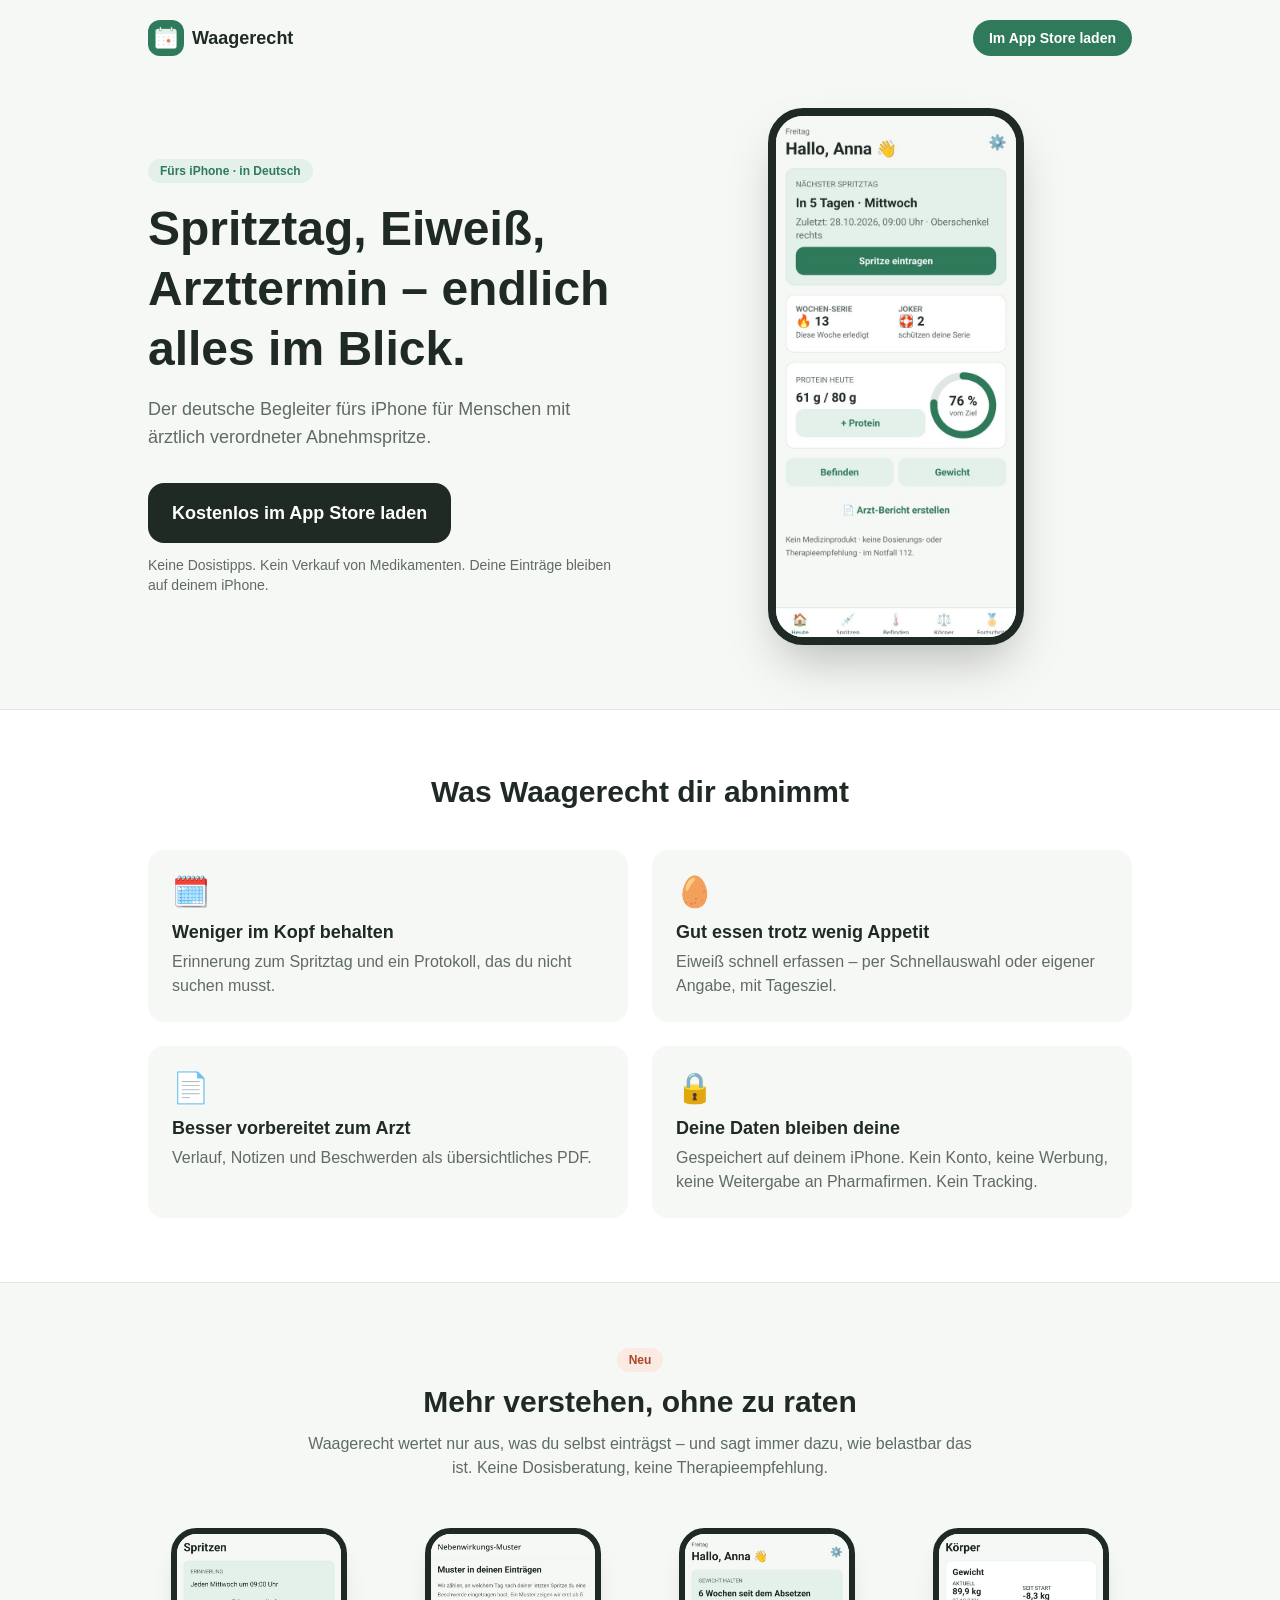
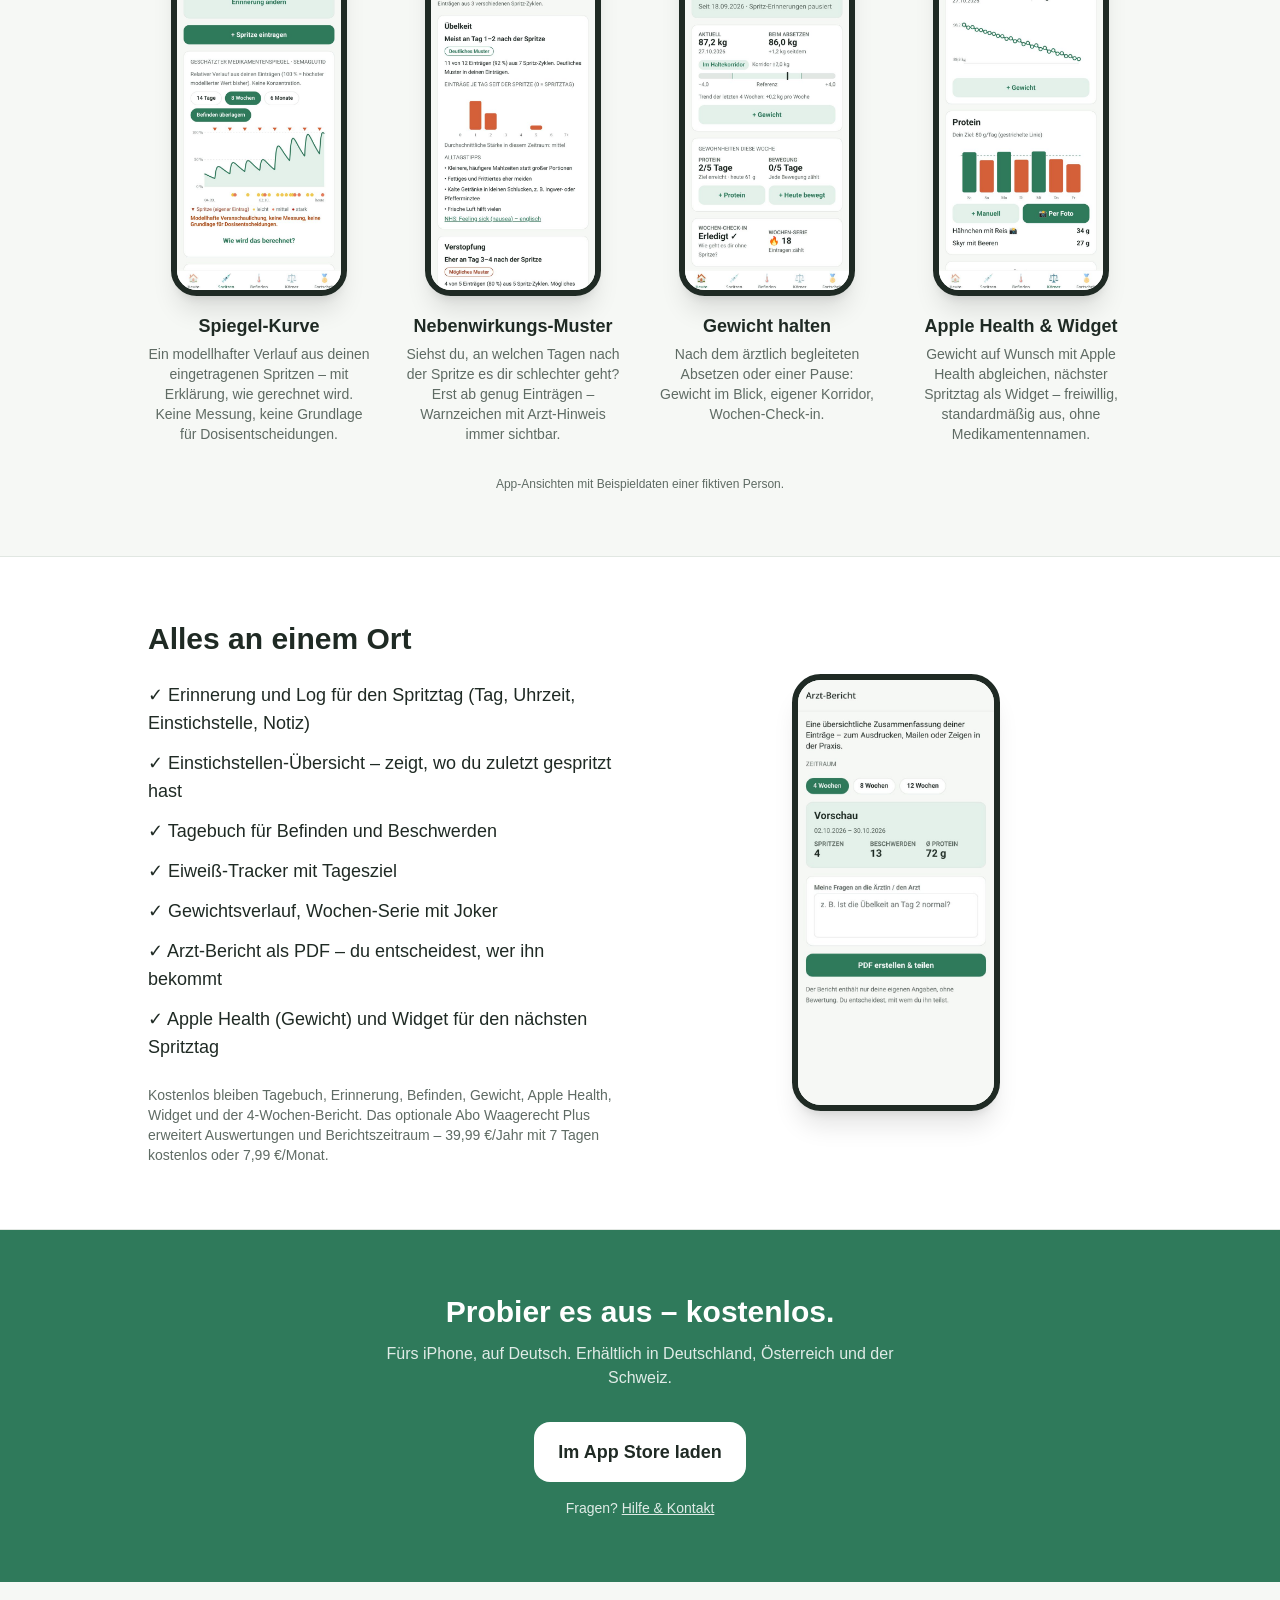
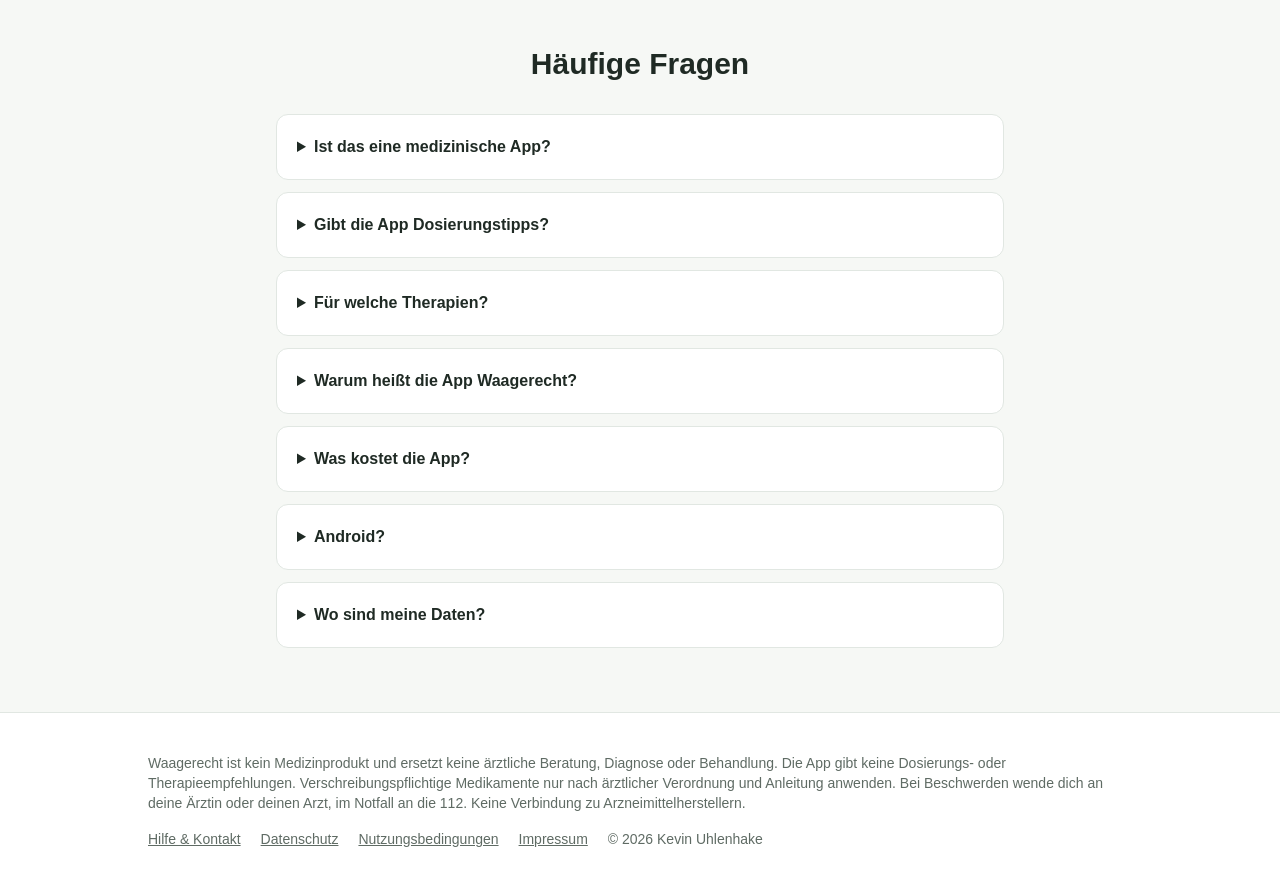
==== index.html @ dfb7b36b "Website Waagerecht" ====
<!DOCTYPE html>
<html lang="de">
<head>
  <meta charset="utf-8" />
  <meta name="viewport" content="width=device-width, initial-scale=1" />
  <title>Waagerecht – Dein Begleiter für die Abnehmspritze (iPhone)</title>
  <meta name="description" content="Spritztag, Eiweiß, Arzttermin – endlich alles im Blick. Die deutsche iPhone-App für Menschen mit ärztlich verordneter Abnehmspritze. Jetzt kostenlos im App Store." />
  <meta name="robots" content="index,follow" />
  <link rel="icon" href="/assets/icon.png" />
  <link rel="stylesheet" href="/styles.css" />
</head>
<body class="bg-[#F6F8F5] text-[#1F2A24] antialiased">
  <header class="max-w-5xl mx-auto px-5 py-5 flex items-center justify-between">
    <a href="#" class="flex items-center gap-2 font-bold text-lg"><img src="/assets/icon.png" alt="" class="w-9 h-9 rounded-xl" />Waagerecht</a>
    <a href="https://apps.apple.com/de/app/id6828947505" class="rounded-full bg-[#2F7A5B] text-white px-4 py-2 text-sm font-semibold hover:opacity-90">Im App Store laden</a>
  </header>

  <main>
    <!-- HERO: Headline-Varianten A–D per ?v=a|b|c|d (siehe Skript unten) -->
    <section class="max-w-5xl mx-auto px-5 pt-8 pb-16 grid md:grid-cols-2 gap-10 items-center">
      <div>
        <p class="inline-block rounded-full bg-[#E3F1EA] text-[#2F7A5B] text-xs font-bold px-3 py-1 mb-4">Fürs iPhone · in Deutsch</p>
        <h1 id="headline" class="text-4xl md:text-5xl font-extrabold leading-tight">Spritztag, Eiweiß, Arzttermin – endlich alles im Blick.</h1>
        <p id="subline" class="mt-4 text-lg text-[#5F6B64]">Der deutsche Begleiter fürs iPhone für Menschen mit ärztlich verordneter Abnehmspritze.</p>
        <a href="https://apps.apple.com/de/app/id6828947505" class="mt-8 inline-block rounded-2xl bg-[#1F2A24] text-white px-6 py-4 font-bold text-lg hover:opacity-90">Kostenlos im App Store laden</a>
        <p class="mt-3 text-sm text-[#5F6B64]">Keine Dosistipps. Kein Verkauf von Medikamenten. Deine Einträge bleiben auf deinem iPhone.</p>
      </div>
      <div class="flex justify-center">
        <img src="/assets/app-tagebuch.jpg" width="600" height="1302" alt="Vorschau der Waagerecht-App: Startseite mit nächstem Spritztag, Wochen-Serie und Eiweiß-Ziel (Beispieldaten)" class="w-64 h-auto rounded-[2.2rem] border-8 border-[#1F2A24] shadow-2xl" />
      </div>
    </section>

    <!-- NUTZEN -->
    <section class="bg-white border-y border-[#E1E7E2]">
      <div class="max-w-5xl mx-auto px-5 py-16">
        <h2 class="text-3xl font-bold mb-10 text-center">Was Waagerecht dir abnimmt</h2>
        <div class="grid sm:grid-cols-2 gap-6">
          <div class="rounded-2xl bg-[#F6F8F5] p-6"><div class="text-3xl">🗓️</div><h3 class="font-bold text-lg mt-2">Weniger im Kopf behalten</h3><p class="text-[#5F6B64] mt-1">Erinnerung zum Spritztag und ein Protokoll, das du nicht suchen musst.</p></div>
          <div class="rounded-2xl bg-[#F6F8F5] p-6"><div class="text-3xl">🥚</div><h3 class="font-bold text-lg mt-2">Gut essen trotz wenig Appetit</h3><p class="text-[#5F6B64] mt-1">Eiweiß schnell erfassen – per Schnellauswahl oder eigener Angabe, mit Tagesziel.</p></div>
          <div class="rounded-2xl bg-[#F6F8F5] p-6"><div class="text-3xl">📄</div><h3 class="font-bold text-lg mt-2">Besser vorbereitet zum Arzt</h3><p class="text-[#5F6B64] mt-1">Verlauf, Notizen und Beschwerden als übersichtliches PDF.</p></div>
          <div class="rounded-2xl bg-[#F6F8F5] p-6"><div class="text-3xl">🔒</div><h3 class="font-bold text-lg mt-2">Deine Daten bleiben deine</h3><p class="text-[#5F6B64] mt-1">Gespeichert auf deinem iPhone. Kein Konto, keine Werbung, keine Weitergabe an Pharmafirmen. Kein Tracking.</p></div>
        </div>
      </div>
    </section>

    <!-- NEU: vier Funktionen mit echten App-Screens (Beispieldaten, fiktive Person „Anna“) -->
    <section class="max-w-5xl mx-auto px-5 py-16">
      <p class="text-center"><span class="inline-block rounded-full bg-[#FBE9E3] text-[#A8472A] text-xs font-bold px-3 py-1">Neu</span></p>
      <h2 class="text-3xl font-bold mt-3 mb-3 text-center">Mehr verstehen, ohne zu raten</h2>
      <p class="text-center text-[#5F6B64] max-w-2xl mx-auto mb-12">Waagerecht wertet nur aus, was du selbst einträgst – und sagt immer dazu, wie belastbar das ist. Keine Dosisberatung, keine Therapieempfehlung.</p>
      <div class="grid sm:grid-cols-2 lg:grid-cols-4 gap-8">
        <figure class="text-center">
          <img src="/assets/app-spiegel.jpg" width="600" height="1302" loading="lazy" alt="Vorschau: Spiegel-Kurve – modellhafter Verlauf aus den eingetragenen Spritzen der letzten 14 Tage" class="w-44 h-auto mx-auto rounded-[1.6rem] border-[6px] border-[#1F2A24] shadow-xl" />
          <figcaption class="mt-4"><h3 class="font-bold text-lg">Spiegel-Kurve</h3><p class="text-[#5F6B64] text-sm mt-1">Ein modellhafter Verlauf aus deinen eingetragenen Spritzen – mit Erklärung, wie gerechnet wird. Keine Messung, keine Grundlage für Dosisentscheidungen.</p></figcaption>
        </figure>
        <figure class="text-center">
          <img src="/assets/app-muster.jpg" width="600" height="1302" loading="lazy" alt="Vorschau: Nebenwirkungs-Muster – an welchen Tagen nach der Spritze Beschwerden eingetragen wurden" class="w-44 h-auto mx-auto rounded-[1.6rem] border-[6px] border-[#1F2A24] shadow-xl" />
          <figcaption class="mt-4"><h3 class="font-bold text-lg">Nebenwirkungs-Muster</h3><p class="text-[#5F6B64] text-sm mt-1">Siehst du, an welchen Tagen nach der Spritze es dir schlechter geht? Erst ab genug Einträgen – Warnzeichen mit Arzt-Hinweis immer sichtbar.</p></figcaption>
        </figure>
        <figure class="text-center">
          <img src="/assets/app-halten.jpg" width="600" height="1302" loading="lazy" alt="Vorschau: Gewicht halten – Gewicht im Vergleich zum Wert beim Absetzen mit Korridor" class="w-44 h-auto mx-auto rounded-[1.6rem] border-[6px] border-[#1F2A24] shadow-xl" />
          <figcaption class="mt-4"><h3 class="font-bold text-lg">Gewicht halten</h3><p class="text-[#5F6B64] text-sm mt-1">Nach dem ärztlich begleiteten Absetzen oder einer Pause: Gewicht im Blick, eigener Korridor, Wochen-Check-in.</p></figcaption>
        </figure>
        <figure class="text-center">
          <img src="/assets/app-eiweiss.jpg" width="600" height="1302" loading="lazy" alt="Vorschau: Eiweiß und Gewicht mit Tagesziel und Verlauf" class="w-44 h-auto mx-auto rounded-[1.6rem] border-[6px] border-[#1F2A24] shadow-xl" />
          <figcaption class="mt-4"><h3 class="font-bold text-lg">Apple Health &amp; Widget</h3><p class="text-[#5F6B64] text-sm mt-1">Gewicht auf Wunsch mit Apple Health abgleichen, nächster Spritztag als Widget – freiwillig, standardmäßig aus, ohne Medikamentennamen.</p></figcaption>
        </figure>
      </div>
      <p class="text-center text-xs text-[#5F6B64] mt-8">App-Ansichten mit Beispieldaten einer fiktiven Person.</p>
    </section>

    <!-- FEATURES -->
    <section class="bg-white border-y border-[#E1E7E2]">
      <div class="max-w-5xl mx-auto px-5 py-16 grid md:grid-cols-2 gap-10 items-center">
        <div>
          <h2 class="text-3xl font-bold mb-6">Alles an einem Ort</h2>
          <ul class="space-y-3 text-lg">
            <li>✓ Erinnerung und Log für den Spritztag (Tag, Uhrzeit, Einstichstelle, Notiz)</li>
            <li>✓ Einstichstellen-Übersicht – zeigt, wo du zuletzt gespritzt hast</li>
            <li>✓ Tagebuch für Befinden und Beschwerden</li>
            <li>✓ Eiweiß-Tracker mit Tagesziel</li>
            <li>✓ Gewichtsverlauf, Wochen-Serie mit Joker</li>
            <li>✓ Arzt-Bericht als PDF – du entscheidest, wer ihn bekommt</li>
            <li>✓ Apple Health (Gewicht) und Widget für den nächsten Spritztag</li>
          </ul>
          <p class="mt-6 text-sm text-[#5F6B64]">Kostenlos bleiben Tagebuch, Erinnerung, Befinden, Gewicht, Apple Health, Widget und der 4-Wochen-Bericht. Das optionale Abo Waagerecht Plus erweitert Auswertungen und Berichtszeitraum – 39,99 €/Jahr mit 7 Tagen kostenlos oder 7,99 €/Monat.</p>
        </div>
        <div class="flex justify-center">
          <img src="/assets/app-bericht-pdf.jpg" width="600" height="1302" loading="lazy" alt="Vorschau: Arzt-Bericht als PDF erstellen" class="w-52 h-auto rounded-[1.8rem] border-[6px] border-[#1F2A24] shadow-xl" />
        </div>
      </div>
    </section>

    <!-- DOWNLOAD -->
    <section id="download" class="bg-[#2F7A5B] text-white">
      <div class="max-w-xl mx-auto px-5 py-16 text-center">
        <h2 class="text-3xl font-bold">Probier es aus – kostenlos.</h2>
        <p class="mt-3 text-white/85">Fürs iPhone, auf Deutsch. Erhältlich in Deutschland, Österreich und der Schweiz.</p>
        <a href="https://apps.apple.com/de/app/id6828947505" class="mt-8 inline-block rounded-2xl bg-white text-[#1F2A24] px-6 py-4 font-bold text-lg hover:opacity-90">Im App Store laden</a>
        <p class="mt-4 text-sm text-white/85">Fragen? <a class="underline" href="/support">Hilfe &amp; Kontakt</a></p>
      </div>
    </section>

    <!-- FAQ -->
    <section id="faq" class="max-w-3xl mx-auto px-5 py-16">
      <h2 class="text-3xl font-bold mb-8 text-center">Häufige Fragen</h2>
      <div class="space-y-3">
        <details class="rounded-xl bg-white border border-[#E1E7E2] p-5"><summary class="font-semibold cursor-pointer">Ist das eine medizinische App?</summary><p class="mt-2 text-[#5F6B64]">Nein. Waagerecht ist ein Tagebuch und Organisationshelfer. Die App stellt keine Diagnosen und ersetzt keine ärztliche Beratung.</p></details>
        <details class="rounded-xl bg-white border border-[#E1E7E2] p-5"><summary class="font-semibold cursor-pointer">Gibt die App Dosierungstipps?</summary><p class="mt-2 text-[#5F6B64]">Nein, niemals. Du trägst nur ein, was dir ärztlich verordnet wurde. Fragen zu Dosis, Wechsel oder Absetzen gehören in die Arztpraxis.</p></details>
        <details class="rounded-xl bg-white border border-[#E1E7E2] p-5"><summary class="font-semibold cursor-pointer">Für welche Therapien?</summary><p class="mt-2 text-[#5F6B64]">Für wöchentliche GLP-1-Therapien, die dir verordnet wurden. Wir verkaufen und vermitteln keine Medikamente oder Rezepte.</p></details>
        <details class="rounded-xl bg-white border border-[#E1E7E2] p-5"><summary class="font-semibold cursor-pointer">Warum heißt die App Waagerecht?</summary><p class="mt-2 text-[#5F6B64]">Ein kleines Wortspiel: Es geht nicht nur um die Waage, sondern darum, im Gleichgewicht zu bleiben – mit Spritztag, Eiweiß, Befinden und Alltag. Waagerecht ist nur für ärztlich verordnete, zugelassene Medikamente gedacht – nicht für sogenannte Forschungspeptide ohne Zulassung.</p></details>
        <details class="rounded-xl bg-white border border-[#E1E7E2] p-5"><summary class="font-semibold cursor-pointer">Was kostet die App?</summary><p class="mt-2 text-[#5F6B64]">Download und Grundfunktionen sind kostenlos. Waagerecht Plus kostet 39,99 €/Jahr (7 Tage kostenlos testen) oder 7,99 €/Monat und ist jederzeit über deine Apple-ID kündbar. <a class="underline" href="/support">So kündigst du</a>.</p></details>
        <details class="rounded-xl bg-white border border-[#E1E7E2] p-5"><summary class="font-semibold cursor-pointer">Android?</summary><p class="mt-2 text-[#5F6B64]">Zuerst nur iPhone. Android später, wenn genug Nachfrage da ist.</p></details>
        <details class="rounded-xl bg-white border border-[#E1E7E2] p-5"><summary class="font-semibold cursor-pointer">Wo sind meine Daten?</summary><p class="mt-2 text-[#5F6B64]">Lokal auf deinem iPhone. Es gibt kein Konto, und wir haben keinen Zugriff auf deine Einträge. Details in der <a class="underline" href="/datenschutz">Datenschutzerklärung</a>.</p></details>
      </div>
    </section>
  </main>

  <footer class="border-t border-[#E1E7E2] bg-white">
    <div class="max-w-5xl mx-auto px-5 py-10 text-sm text-[#5F6B64] space-y-4">
      <p>Waagerecht ist kein Medizinprodukt und ersetzt keine ärztliche Beratung, Diagnose oder Behandlung. Die App gibt keine Dosierungs- oder Therapieempfehlungen. Verschreibungspflichtige Medikamente nur nach ärztlicher Verordnung und Anleitung anwenden. Bei Beschwerden wende dich an deine Ärztin oder deinen Arzt, im Notfall an die 112. Keine Verbindung zu Arzneimittelherstellern.</p>
      <p class="flex flex-wrap gap-5"><a class="underline" href="/support">Hilfe &amp; Kontakt</a><a class="underline" href="/datenschutz">Datenschutz</a><a class="underline" href="/nutzungsbedingungen">Nutzungsbedingungen</a><a class="underline" href="/impressum">Impressum</a><span>© 2026 Kevin Uhlenhake</span></p>
    </div>
  </footer>

  <script>
    // Headline-Test ohne Cookies: Variante per URL-Parameter ?v=a|b|c|d (z. B. je Kanal ein Link)
    (function () {
      var V = {
        a: ['Spritztag, Eiweiß, Arzttermin – endlich alles im Blick.', 'Der deutsche Begleiter fürs iPhone für Menschen mit ärztlich verordneter Abnehmspritze.'],
        b: ['Nie wieder raten, wann und wo du zuletzt gespritzt hast.', 'Erinnerung, Einstich-Log und Wochenverlauf – in 10 Sekunden eingetragen.'],
        c: ['Geh vorbereitet in dein nächstes Arztgespräch.', 'Waagerecht sammelt deine Woche und macht daraus einen übersichtlichen Bericht als PDF.'],
        d: ['Gebaut mit Menschen, die selbst spritzen.', 'Erinnerung, Tagebuch und Arzt-Bericht – kostenlos fürs iPhone.']
      };
      var v = (new URLSearchParams(location.search).get('v') || 'a').toLowerCase();
      if (V[v]) { document.getElementById('headline').textContent = V[v][0]; document.getElementById('subline').textContent = V[v][1]; }
    })();
  </script>
</body>
</html>
---- styles.css ----
/*! tailwindcss v4.3.3 | MIT License | https://tailwindcss.com */
@layer properties{@supports (((-webkit-hyphens:none)) and (not (margin-trim:inline))) or ((-moz-orient:inline) and (not (color:rgb(from red r g b)))){*,:before,:after,::backdrop{--tw-space-y-reverse:0;--tw-border-style:solid;--tw-leading:initial;--tw-font-weight:initial;--tw-shadow:0 0 #0000;--tw-shadow-color:initial;--tw-shadow-alpha:100%;--tw-inset-shadow:0 0 #0000;--tw-inset-shadow-color:initial;--tw-inset-shadow-alpha:100%;--tw-ring-color:initial;--tw-ring-shadow:0 0 #0000;--tw-inset-ring-color:initial;--tw-inset-ring-shadow:0 0 #0000;--tw-ring-inset:initial;--tw-ring-offset-width:0px;--tw-ring-offset-color:#fff;--tw-ring-offset-shadow:0 0 #0000}}}@layer theme{:root,:host{--font-sans:-apple-system, BlinkMacSystemFont, "Segoe UI", Roboto, "Helvetica Neue", "Noto Sans", Arial, sans-serif, "Apple Color Emoji", "Segoe UI Emoji", "Segoe UI Symbol", "Noto Color Emoji";--font-mono:ui-monospace, SFMono-Regular, Menlo, Monaco, Consolas, "Liberation Mono", "Courier New", monospace;--color-white:#fff;--spacing:.25rem;--container-xl:36rem;--container-2xl:42rem;--container-3xl:48rem;--container-5xl:64rem;--text-xs:.75rem;--text-xs--line-height:calc(1 / .75);--text-sm:.875rem;--text-sm--line-height:calc(1.25 / .875);--text-lg:1.125rem;--text-lg--line-height:calc(1.75 / 1.125);--text-xl:1.25rem;--text-xl--line-height:calc(1.75 / 1.25);--text-3xl:1.875rem;--text-3xl--line-height:calc(2.25 / 1.875);--text-4xl:2.25rem;--text-4xl--line-height:calc(2.5 / 2.25);--text-5xl:3rem;--text-5xl--line-height:1;--font-weight-semibold:600;--font-weight-bold:700;--font-weight-extrabold:800;--leading-tight:1.25;--leading-relaxed:1.625;--radius-xl:.75rem;--radius-2xl:1rem;--default-font-family:var(--font-sans);--default-mono-font-family:var(--font-mono)}}@layer base{*,:after,:before,::backdrop{box-sizing:border-box;border:0 solid;margin:0;padding:0}::file-selector-button{box-sizing:border-box;border:0 solid;margin:0;padding:0}html,:host{-webkit-text-size-adjust:100%;tab-size:4;line-height:1.5;font-family:var(--default-font-family,-apple-system, BlinkMacSystemFont, "Segoe UI", Roboto, "Helvetica Neue", "Noto Sans", Arial, sans-serif, "Apple Color Emoji", "Segoe UI Emoji", "Segoe UI Symbol", "Noto Color Emoji");font-feature-settings:var(--default-font-feature-settings,normal);font-variation-settings:var(--default-font-variation-settings,normal);-webkit-tap-highlight-color:transparent}hr{height:0;color:inherit;border-top-width:1px}abbr:where([title]){-webkit-text-decoration:underline dotted;text-decoration:underline dotted}h1,h2,h3,h4,h5,h6{font-size:inherit;font-weight:inherit}a{color:inherit;-webkit-text-decoration:inherit;-webkit-text-decoration:inherit;-webkit-text-decoration:inherit;text-decoration:inherit}b,strong{font-weight:bolder}code,kbd,samp,pre{font-family:var(--default-mono-font-family,ui-monospace, SFMono-Regular, Menlo, Monaco, Consolas, "Liberation Mono", "Courier New", monospace);font-feature-settings:var(--default-mono-font-feature-settings,normal);font-variation-settings:var(--default-mono-font-variation-settings,normal);font-size:1em}small{font-size:80%}sub,sup{vertical-align:baseline;font-size:75%;line-height:0;position:relative}sub{bottom:-.25em}sup{top:-.5em}table{text-indent:0;border-color:inherit;border-collapse:collapse}:-moz-focusring:where(:not(iframe)){outline:auto}progress{vertical-align:baseline}summary{display:list-item}ol,ul,menu{list-style:none}img,svg,video,canvas,audio,iframe,embed,object{vertical-align:middle;display:block}img,video{max-width:100%;height:auto}button,input,select,optgroup,textarea{font:inherit;font-feature-settings:inherit;font-variation-settings:inherit;letter-spacing:inherit;color:inherit;opacity:1;background-color:#0000;border-radius:0}::file-selector-button{font:inherit;font-feature-settings:inherit;font-variation-settings:inherit;letter-spacing:inherit;color:inherit;opacity:1;background-color:#0000;border-radius:0}:where(select:is([multiple],[size])) optgroup{font-weight:bolder}:where(select:is([multiple],[size])) optgroup option{padding-inline-start:20px}::file-selector-button{margin-inline-end:4px}::placeholder{opacity:1}@supports (not ((-webkit-appearance:-apple-pay-button))) or (contain-intrinsic-size:1px){::placeholder{color:currentColor}@supports (color:color-mix(in lab, red, red)){::placeholder{color:color-mix(in oklab, currentcolor 50%, transparent)}}}textarea{resize:vertical}::-webkit-search-decoration{-webkit-appearance:none}::-webkit-date-and-time-value{min-height:1lh;text-align:inherit}::-webkit-datetime-edit{display:inline-flex}::-webkit-datetime-edit-fields-wrapper{padding:0}::-webkit-datetime-edit{padding-block:0}::-webkit-datetime-edit-year-field{padding-block:0}::-webkit-datetime-edit-month-field{padding-block:0}::-webkit-datetime-edit-day-field{padding-block:0}::-webkit-datetime-edit-hour-field{padding-block:0}::-webkit-datetime-edit-minute-field{padding-block:0}::-webkit-datetime-edit-second-field{padding-block:0}::-webkit-datetime-edit-millisecond-field{padding-block:0}::-webkit-datetime-edit-meridiem-field{padding-block:0}::-webkit-calendar-picker-indicator{line-height:1}:-moz-ui-invalid{box-shadow:none}button,input:where([type=button],[type=reset],[type=submit]){appearance:button}::file-selector-button{appearance:button}::-webkit-inner-spin-button{height:auto}::-webkit-outer-spin-button{height:auto}[hidden]:where(:not([hidden=until-found])){display:none!important}}@layer components;@layer utilities{.mx-auto{margin-inline:auto}.mt-1{margin-top:var(--spacing)}.mt-2{margin-top:calc(var(--spacing) * 2)}.mt-3{margin-top:calc(var(--spacing) * 3)}.mt-4{margin-top:calc(var(--spacing) * 4)}.mt-6{margin-top:calc(var(--spacing) * 6)}.mt-8{margin-top:calc(var(--spacing) * 8)}.mb-3{margin-bottom:calc(var(--spacing) * 3)}.mb-4{margin-bottom:calc(var(--spacing) * 4)}.mb-6{margin-bottom:calc(var(--spacing) * 6)}.mb-8{margin-bottom:calc(var(--spacing) * 8)}.mb-10{margin-bottom:calc(var(--spacing) * 10)}.mb-12{margin-bottom:calc(var(--spacing) * 12)}.flex{display:flex}.grid{display:grid}.inline-block{display:inline-block}.h-9{height:calc(var(--spacing) * 9)}.h-auto{height:auto}.w-9{width:calc(var(--spacing) * 9)}.w-44{width:calc(var(--spacing) * 44)}.w-52{width:calc(var(--spacing) * 52)}.w-64{width:calc(var(--spacing) * 64)}.w-full{width:100%}.max-w-2xl{max-width:var(--container-2xl)}.max-w-3xl{max-width:var(--container-3xl)}.max-w-5xl{max-width:var(--container-5xl)}.max-w-xl{max-width:var(--container-xl)}.cursor-pointer{cursor:pointer}.list-disc{list-style-type:disc}.flex-wrap{flex-wrap:wrap}.items-center{align-items:center}.justify-between{justify-content:space-between}.justify-center{justify-content:center}.gap-2{gap:calc(var(--spacing) * 2)}.gap-5{gap:calc(var(--spacing) * 5)}.gap-6{gap:calc(var(--spacing) * 6)}.gap-8{gap:calc(var(--spacing) * 8)}.gap-10{gap:calc(var(--spacing) * 10)}:where(.space-y-1>:not(:last-child)){--tw-space-y-reverse:0;margin-block-start:calc(var(--spacing) * var(--tw-space-y-reverse));margin-block-end:calc(var(--spacing) * calc(1 - var(--tw-space-y-reverse)))}:where(.space-y-3>:not(:last-child)){--tw-space-y-reverse:0;margin-block-start:calc(calc(var(--spacing) * 3) * var(--tw-space-y-reverse));margin-block-end:calc(calc(var(--spacing) * 3) * calc(1 - var(--tw-space-y-reverse)))}:where(.space-y-4>:not(:last-child)){--tw-space-y-reverse:0;margin-block-start:calc(calc(var(--spacing) * 4) * var(--tw-space-y-reverse));margin-block-end:calc(calc(var(--spacing) * 4) * calc(1 - var(--tw-space-y-reverse)))}.overflow-x-auto{overflow-x:auto}.rounded-2xl{border-radius:var(--radius-2xl)}.rounded-\[1\.6rem\]{border-radius:1.6rem}.rounded-\[1\.8rem\]{border-radius:1.8rem}.rounded-\[2\.2rem\]{border-radius:2.2rem}.rounded-full{border-radius:3.40282e38px}.rounded-xl{border-radius:var(--radius-xl)}.border{border-style:var(--tw-border-style);border-width:1px}.border-8{border-style:var(--tw-border-style);border-width:8px}.border-\[6px\]{border-style:var(--tw-border-style);border-width:6px}.border-y{border-block-style:var(--tw-border-style);border-block-width:1px}.border-t{border-top-style:var(--tw-border-style);border-top-width:1px}.border-b{border-bottom-style:var(--tw-border-style);border-bottom-width:1px}.border-\[\#1F2A24\]{border-color:#1f2a24}.border-\[\#E1E7E2\]{border-color:#e1e7e2}.bg-\[\#1F2A24\]{background-color:#1f2a24}.bg-\[\#2F7A5B\]{background-color:#2f7a5b}.bg-\[\#E3F1EA\]{background-color:#e3f1ea}.bg-\[\#F6F8F5\]{background-color:#f6f8f5}.bg-\[\#FBE9E3\]{background-color:#fbe9e3}.bg-white{background-color:var(--color-white)}.p-2{padding:calc(var(--spacing) * 2)}.p-5{padding:calc(var(--spacing) * 5)}.p-6{padding:calc(var(--spacing) * 6)}.px-3{padding-inline:calc(var(--spacing) * 3)}.px-4{padding-inline:calc(var(--spacing) * 4)}.px-5{padding-inline:calc(var(--spacing) * 5)}.px-6{padding-inline:calc(var(--spacing) * 6)}.py-1{padding-block:var(--spacing)}.py-2{padding-block:calc(var(--spacing) * 2)}.py-4{padding-block:calc(var(--spacing) * 4)}.py-5{padding-block:calc(var(--spacing) * 5)}.py-8{padding-block:calc(var(--spacing) * 8)}.py-10{padding-block:calc(var(--spacing) * 10)}.py-12{padding-block:calc(var(--spacing) * 12)}.py-16{padding-block:calc(var(--spacing) * 16)}.pt-8{padding-top:calc(var(--spacing) * 8)}.pb-16{padding-bottom:calc(var(--spacing) * 16)}.pl-6{padding-left:calc(var(--spacing) * 6)}.text-center{text-align:center}.text-left{text-align:left}.align-top{vertical-align:top}.text-3xl{font-size:var(--text-3xl);line-height:var(--tw-leading,var(--text-3xl--line-height))}.text-4xl{font-size:var(--text-4xl);line-height:var(--tw-leading,var(--text-4xl--line-height))}.text-lg{font-size:var(--text-lg);line-height:var(--tw-leading,var(--text-lg--line-height))}.text-sm{font-size:var(--text-sm);line-height:var(--tw-leading,var(--text-sm--line-height))}.text-xl{font-size:var(--text-xl);line-height:var(--tw-leading,var(--text-xl--line-height))}.text-xs{font-size:var(--text-xs);line-height:var(--tw-leading,var(--text-xs--line-height))}.leading-relaxed{--tw-leading:var(--leading-relaxed);line-height:var(--leading-relaxed)}.leading-tight{--tw-leading:var(--leading-tight);line-height:var(--leading-tight)}.font-bold{--tw-font-weight:var(--font-weight-bold);font-weight:var(--font-weight-bold)}.font-extrabold{--tw-font-weight:var(--font-weight-extrabold);font-weight:var(--font-weight-extrabold)}.font-semibold{--tw-font-weight:var(--font-weight-semibold);font-weight:var(--font-weight-semibold)}.text-\[\#1F2A24\]{color:#1f2a24}.text-\[\#2F7A5B\]{color:#2f7a5b}.text-\[\#5F6B64\]{color:#5f6b64}.text-\[\#A8472A\]{color:#a8472a}.text-white{color:var(--color-white)}.text-white\/85{color:#ffffffd9}@supports (color:color-mix(in lab, red, red)){.text-white\/85{color:color-mix(in oklab, var(--color-white) 85%, transparent)}}.underline{text-decoration-line:underline}.antialiased{-webkit-font-smoothing:antialiased;-moz-osx-font-smoothing:grayscale}.shadow-2xl{--tw-shadow:0 25px 50px -12px var(--tw-shadow-color,#00000040);box-shadow:var(--tw-inset-shadow), var(--tw-inset-ring-shadow), var(--tw-ring-offset-shadow), var(--tw-ring-shadow), var(--tw-shadow)}.shadow-xl{--tw-shadow:0 20px 25px -5px var(--tw-shadow-color,#0000001a), 0 8px 10px -6px var(--tw-shadow-color,#0000001a);box-shadow:var(--tw-inset-shadow), var(--tw-inset-ring-shadow), var(--tw-ring-offset-shadow), var(--tw-ring-shadow), var(--tw-shadow)}@media (hover:hover){.hover\:opacity-90:hover{opacity:.9}}@media (min-width:40rem){.sm\:grid-cols-2{grid-template-columns:repeat(2,minmax(0,1fr))}}@media (min-width:48rem){.md\:grid-cols-2{grid-template-columns:repeat(2,minmax(0,1fr))}.md\:text-5xl{font-size:var(--text-5xl);line-height:var(--tw-leading,var(--text-5xl--line-height))}}@media (min-width:64rem){.lg\:grid-cols-4{grid-template-columns:repeat(4,minmax(0,1fr))}}}@property --tw-space-y-reverse{syntax:"*";inherits:false;initial-value:0}@property --tw-border-style{syntax:"*";inherits:false;initial-value:solid}@property --tw-leading{syntax:"*";inherits:false}@property --tw-font-weight{syntax:"*";inherits:false}@property --tw-shadow{syntax:"*";inherits:false;initial-value:0 0 #0000}@property --tw-shadow-color{syntax:"*";inherits:false}@property --tw-shadow-alpha{syntax:"<percentage>";inherits:false;initial-value:100%}@property --tw-inset-shadow{syntax:"*";inherits:false;initial-value:0 0 #0000}@property --tw-inset-shadow-color{syntax:"*";inherits:false}@property --tw-inset-shadow-alpha{syntax:"<percentage>";inherits:false;initial-value:100%}@property --tw-ring-color{syntax:"*";inherits:false}@property --tw-ring-shadow{syntax:"*";inherits:false;initial-value:0 0 #0000}@property --tw-inset-ring-color{syntax:"*";inherits:false}@property --tw-inset-ring-shadow{syntax:"*";inherits:false;initial-value:0 0 #0000}@property --tw-ring-inset{syntax:"*";inherits:false}@property --tw-ring-offset-width{syntax:"<length>";inherits:false;initial-value:0}@property --tw-ring-offset-color{syntax:"*";inherits:false;initial-value:#fff}@property --tw-ring-offset-shadow{syntax:"*";inherits:false;initial-value:0 0 #0000}
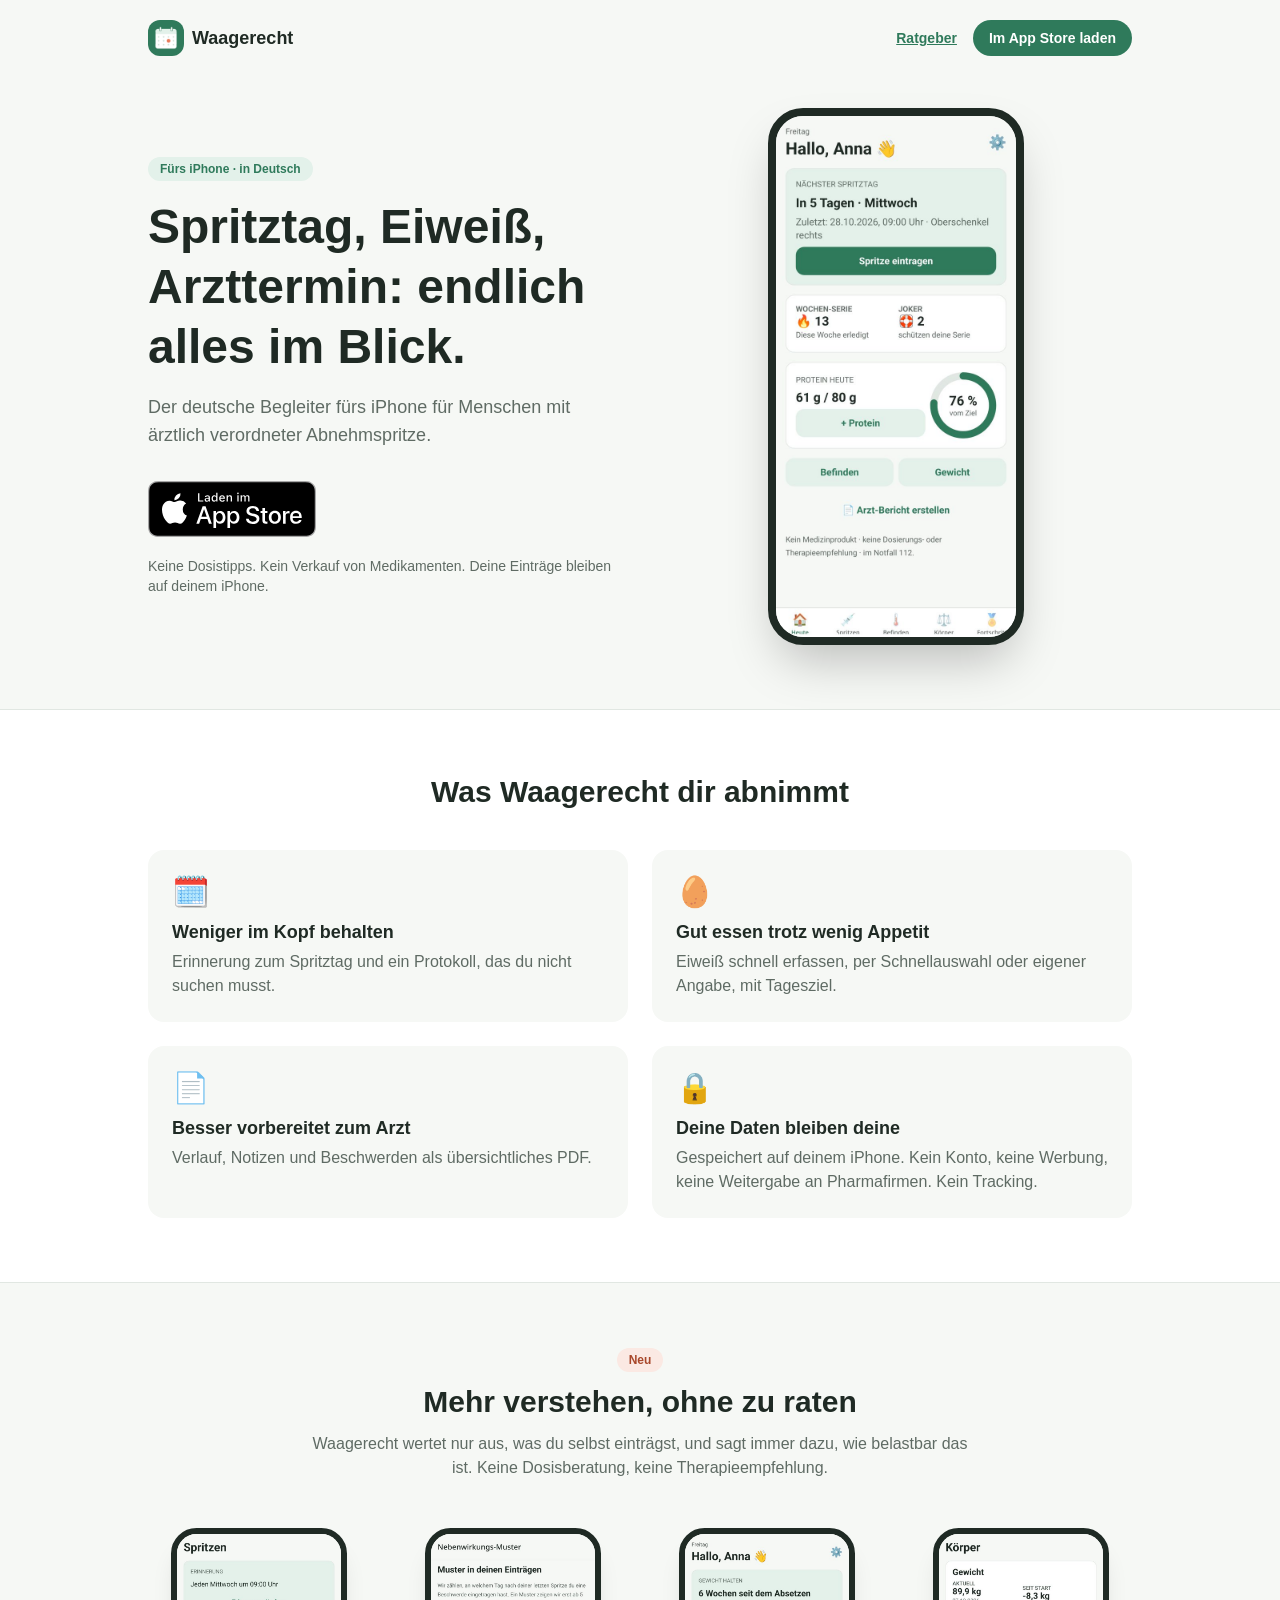
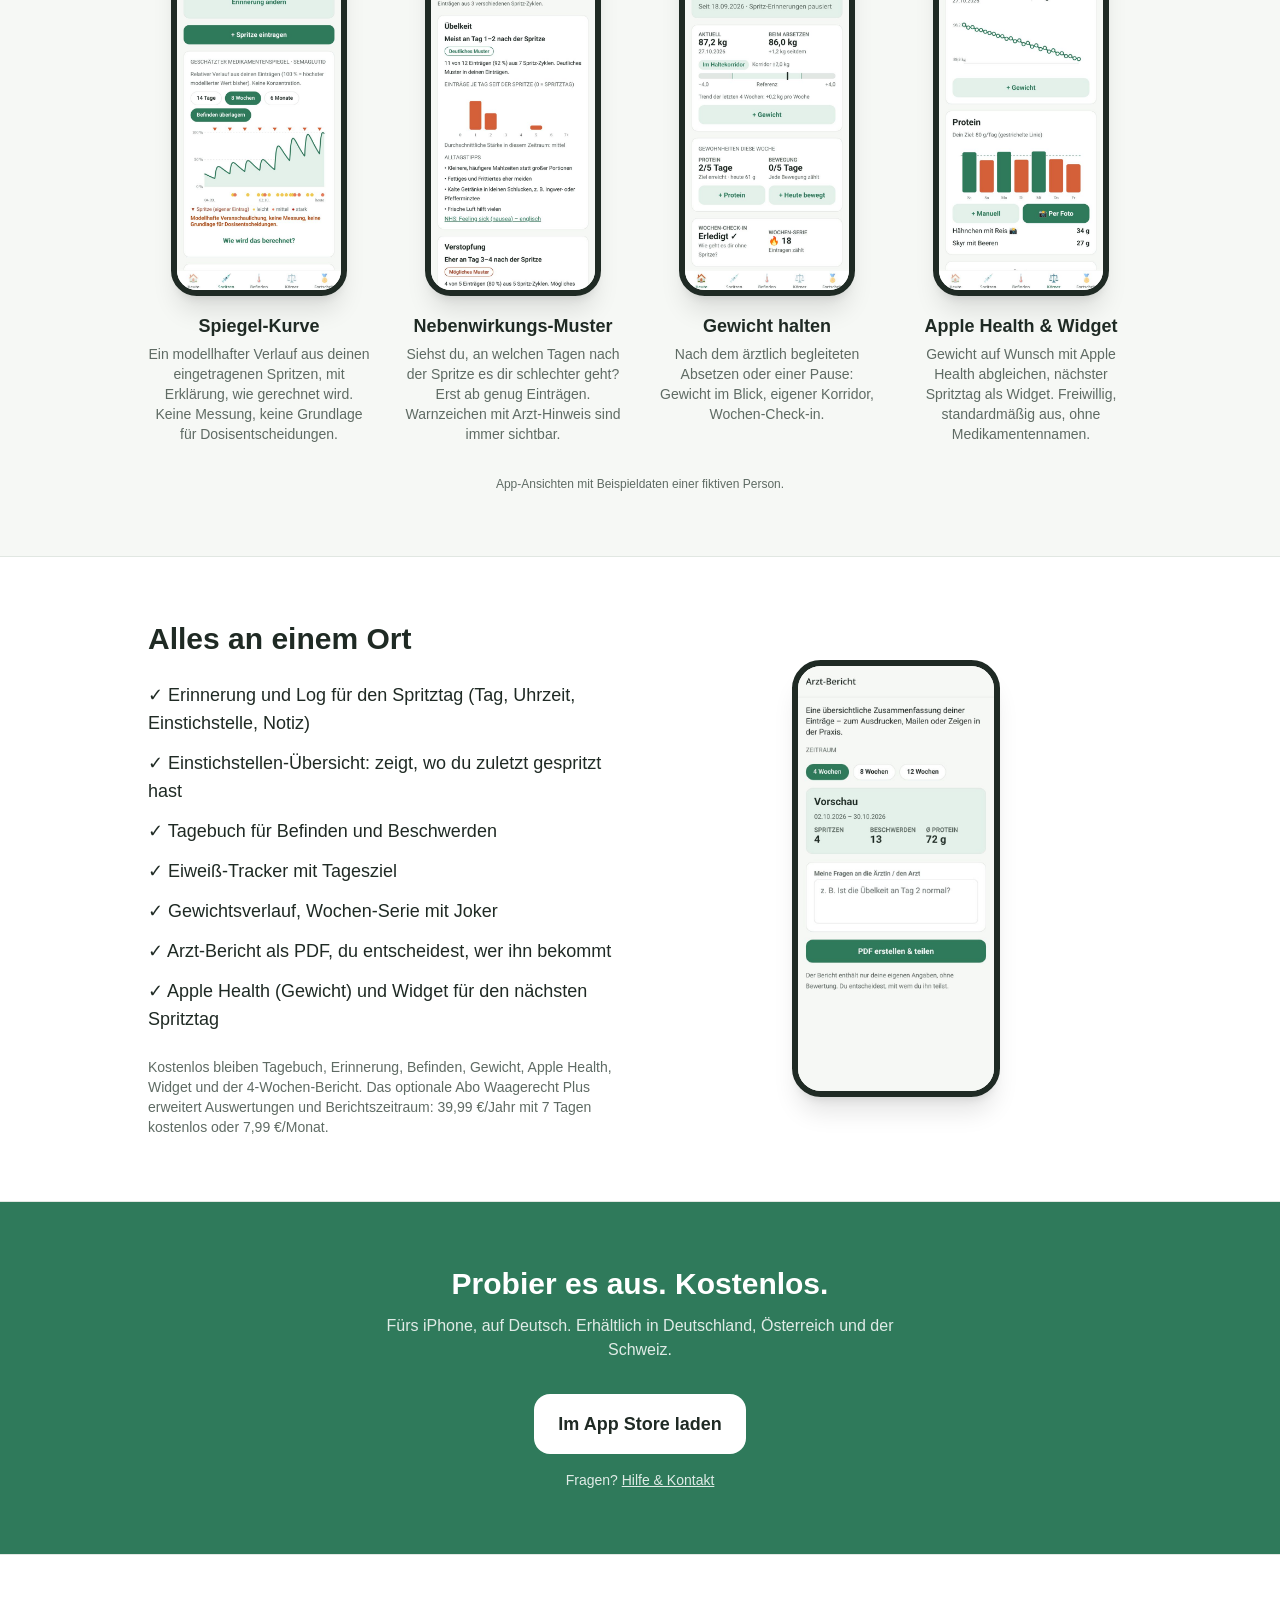
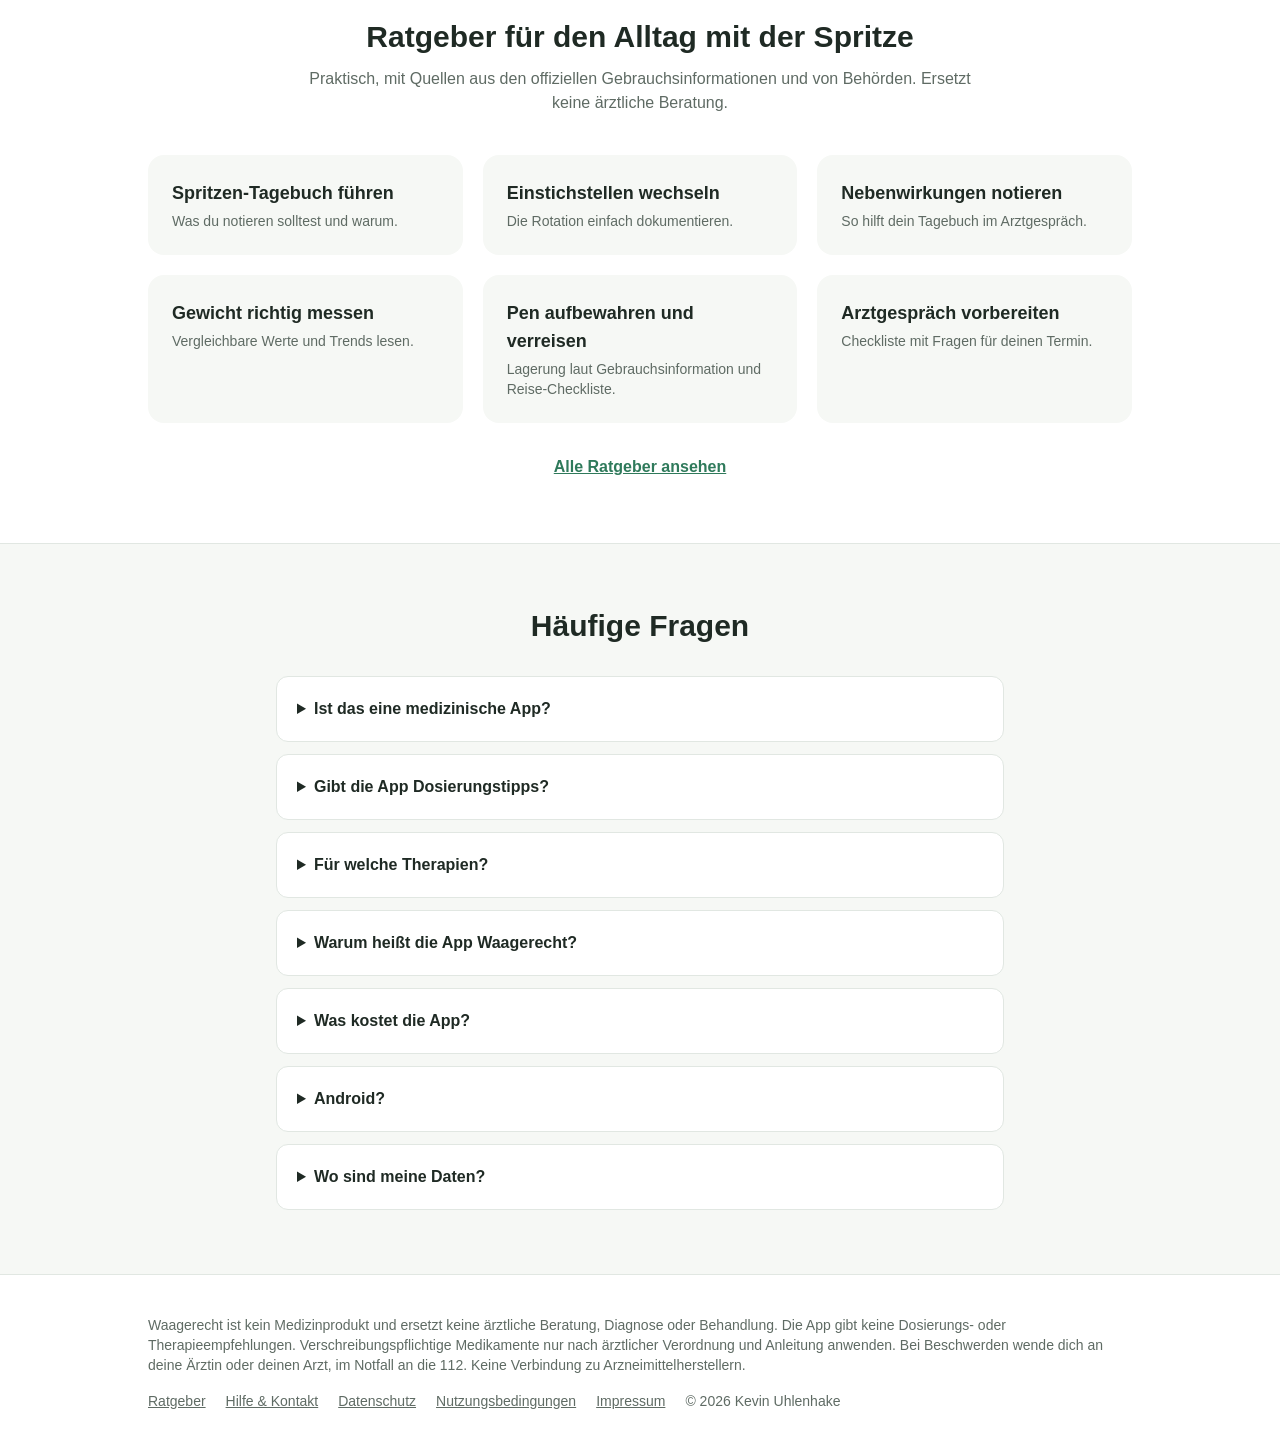
==== commit ca740532: "Ratgeber, SEO-Meta, Share-Bilder, Sitemap, App-Store-Badge" ====
--- a/index.html
+++ b/index.html
@@ -3,26 +3,47 @@
 <head>
   <meta charset="utf-8" />
   <meta name="viewport" content="width=device-width, initial-scale=1" />
-  <title>Waagerecht – Dein Begleiter für die Abnehmspritze (iPhone)</title>
-  <meta name="description" content="Spritztag, Eiweiß, Arzttermin – endlich alles im Blick. Die deutsche iPhone-App für Menschen mit ärztlich verordneter Abnehmspritze. Jetzt kostenlos im App Store." />
+  <title>Waagerecht: Spritzen-Tagebuch für die Abnehmspritze (iPhone)</title>
+  <meta name="description" content="Spritztag, Einstichstelle, Befinden, Gewicht und Arzttermin an einem Ort. Das deutsche Spritzen-Tagebuch fürs iPhone für Menschen mit ärztlich verordneter Abnehmspritze. Ohne Konto, kostenlos im App Store." />
   <meta name="robots" content="index,follow" />
+  <link rel="canonical" href="https://waagerecht-app.de/" />
+  <meta name="apple-itunes-app" content="app-id=6828947505" />
+  <meta name="theme-color" content="#2F7A5B" />
   <link rel="icon" href="/assets/icon.png" />
+  <link rel="apple-touch-icon" href="/assets/icon.png" />
+  <meta property="og:type" content="website" />
+  <meta property="og:site_name" content="Waagerecht" />
+  <meta property="og:locale" content="de_DE" />
+  <meta property="og:title" content="Waagerecht: Spritzen-Tagebuch für die Abnehmspritze (iPhone)" />
+  <meta property="og:description" content="Spritztag, Einstichstelle, Befinden, Gewicht und Arzttermin an einem Ort. Das deutsche Spritzen-Tagebuch fürs iPhone für Menschen mit ärztlich verordneter Abnehmspritze. Ohne Konto, kostenlos im App Store." />
+  <meta property="og:url" content="https://waagerecht-app.de/" />
+  <meta property="og:image" content="https://waagerecht-app.de/assets/og/waagerecht.png" />
+  <meta property="og:image:width" content="1200" />
+  <meta property="og:image:height" content="630" />
+  <meta property="og:image:alt" content="Waagerecht, das Spritzen-Tagebuch fürs iPhone" />
+  <meta name="twitter:card" content="summary_large_image" />
+  <meta name="twitter:title" content="Waagerecht: Spritzen-Tagebuch für die Abnehmspritze (iPhone)" />
+  <meta name="twitter:description" content="Spritztag, Einstichstelle, Befinden, Gewicht und Arzttermin an einem Ort. Das deutsche Spritzen-Tagebuch fürs iPhone für Menschen mit ärztlich verordneter Abnehmspritze. Ohne Konto, kostenlos im App Store." />
+  <meta name="twitter:image" content="https://waagerecht-app.de/assets/og/waagerecht.png" />
   <link rel="stylesheet" href="/styles.css" />
+  <script type="application/ld+json">{"@context": "https://schema.org", "@type": "SoftwareApplication", "name": "Waagerecht", "alternateName": "Waagerecht Spritzen-Tagebuch", "operatingSystem": "iOS", "applicationCategory": "HealthApplication", "inLanguage": "de", "description": "Tagebuch und Organisationshelfer für Menschen mit ärztlich verordneter wöchentlicher GLP-1-Spritze: Spritztag, Einstichstelle, Befinden, Gewicht, Arzt-Bericht als PDF. Kein Medizinprodukt, keine Dosierungsempfehlungen.", "url": "https://waagerecht-app.de/", "downloadUrl": "https://apps.apple.com/de/app/id6828947505", "image": "https://waagerecht-app.de/assets/icon.png", "screenshot": ["https://waagerecht-app.de/assets/app-tagebuch.jpg", "https://waagerecht-app.de/assets/app-bericht-pdf.jpg"], "countriesSupported": ["DE", "AT", "CH"], "offers": {"@type": "Offer", "price": "0", "priceCurrency": "EUR", "description": "Kostenloser Download mit optionalem Abo Waagerecht Plus"}}</script>
+  <script type="application/ld+json">{"@context": "https://schema.org", "@type": "WebSite", "name": "Waagerecht", "url": "https://waagerecht-app.de/", "inLanguage": "de-DE"}</script>
+  <script type="application/ld+json">{"@context": "https://schema.org", "@type": "FAQPage", "mainEntity": [{"@type": "Question", "name": "Ist das eine medizinische App?", "acceptedAnswer": {"@type": "Answer", "text": "Nein. Waagerecht ist ein Tagebuch und Organisationshelfer. Die App stellt keine Diagnosen und ersetzt keine ärztliche Beratung."}}, {"@type": "Question", "name": "Gibt die App Dosierungstipps?", "acceptedAnswer": {"@type": "Answer", "text": "Nein, niemals. Du trägst nur ein, was dir ärztlich verordnet wurde. Fragen zu Dosis, Wechsel oder Absetzen gehören in die Arztpraxis."}}, {"@type": "Question", "name": "Für welche Therapien?", "acceptedAnswer": {"@type": "Answer", "text": "Für wöchentliche GLP-1-Therapien, die dir verordnet wurden. Wir verkaufen und vermitteln keine Medikamente oder Rezepte."}}, {"@type": "Question", "name": "Warum heißt die App Waagerecht?", "acceptedAnswer": {"@type": "Answer", "text": "Ein kleines Wortspiel: Es geht nicht nur um die Waage, sondern darum, im Gleichgewicht zu bleiben, mit Spritztag, Eiweiß, Befinden und Alltag. Waagerecht ist nur für ärztlich verordnete, zugelassene Medikamente gedacht, nicht für sogenannte Forschungspeptide ohne Zulassung."}}, {"@type": "Question", "name": "Was kostet die App?", "acceptedAnswer": {"@type": "Answer", "text": "Download und Grundfunktionen sind kostenlos. Waagerecht Plus kostet 39,99 €/Jahr (7 Tage kostenlos testen) oder 7,99 €/Monat und ist jederzeit über deine Apple-ID kündbar. So kündigst du."}}, {"@type": "Question", "name": "Android?", "acceptedAnswer": {"@type": "Answer", "text": "Zuerst nur iPhone. Android später, wenn genug Nachfrage da ist."}}, {"@type": "Question", "name": "Wo sind meine Daten?", "acceptedAnswer": {"@type": "Answer", "text": "Lokal auf deinem iPhone. Es gibt kein Konto, und wir haben keinen Zugriff auf deine Einträge. Details in der Datenschutzerklärung."}}]}</script>
 </head>
 <body class="bg-[#F6F8F5] text-[#1F2A24] antialiased">
   <header class="max-w-5xl mx-auto px-5 py-5 flex items-center justify-between">
-    <a href="#" class="flex items-center gap-2 font-bold text-lg"><img src="/assets/icon.png" alt="" class="w-9 h-9 rounded-xl" />Waagerecht</a>
-    <a href="https://apps.apple.com/de/app/id6828947505" class="rounded-full bg-[#2F7A5B] text-white px-4 py-2 text-sm font-semibold hover:opacity-90">Im App Store laden</a>
+    <a href="/" class="flex items-center gap-2 font-bold text-lg"><img src="/assets/icon.png" alt="" class="w-9 h-9 rounded-xl" />Waagerecht</a>
+    <nav class="flex items-center gap-4"><a href="/ratgeber/" class="text-sm font-semibold underline text-[#2F7A5B]">Ratgeber</a><a href="https://apps.apple.com/de/app/id6828947505" class="rounded-full bg-[#2F7A5B] text-white px-4 py-2 text-sm font-semibold hover:opacity-90">Im App Store laden</a></nav>
   </header>
 
   <main>
-    <!-- HERO: Headline-Varianten A–D per ?v=a|b|c|d (siehe Skript unten) -->
+    <!-- HERO: Headline-Varianten A bis D per ?v=a|b|c|d (siehe Skript unten) -->
     <section class="max-w-5xl mx-auto px-5 pt-8 pb-16 grid md:grid-cols-2 gap-10 items-center">
       <div>
         <p class="inline-block rounded-full bg-[#E3F1EA] text-[#2F7A5B] text-xs font-bold px-3 py-1 mb-4">Fürs iPhone · in Deutsch</p>
-        <h1 id="headline" class="text-4xl md:text-5xl font-extrabold leading-tight">Spritztag, Eiweiß, Arzttermin – endlich alles im Blick.</h1>
+        <h1 id="headline" class="text-4xl md:text-5xl font-extrabold leading-tight">Spritztag, Eiweiß, Arzttermin: endlich alles im Blick.</h1>
         <p id="subline" class="mt-4 text-lg text-[#5F6B64]">Der deutsche Begleiter fürs iPhone für Menschen mit ärztlich verordneter Abnehmspritze.</p>
-        <a href="https://apps.apple.com/de/app/id6828947505" class="mt-8 inline-block rounded-2xl bg-[#1F2A24] text-white px-6 py-4 font-bold text-lg hover:opacity-90">Kostenlos im App Store laden</a>
+        <a href="https://apps.apple.com/de/app/id6828947505" class="mt-8 inline-block" aria-label="Waagerecht kostenlos im App Store laden"><img src="/assets/app-store-badge-de.svg" width="180" height="60" alt="Laden im App Store" class="h-14 w-auto" /></a>
         <p class="mt-3 text-sm text-[#5F6B64]">Keine Dosistipps. Kein Verkauf von Medikamenten. Deine Einträge bleiben auf deinem iPhone.</p>
       </div>
       <div class="flex justify-center">
@@ -36,7 +57,7 @@
         <h2 class="text-3xl font-bold mb-10 text-center">Was Waagerecht dir abnimmt</h2>
         <div class="grid sm:grid-cols-2 gap-6">
           <div class="rounded-2xl bg-[#F6F8F5] p-6"><div class="text-3xl">🗓️</div><h3 class="font-bold text-lg mt-2">Weniger im Kopf behalten</h3><p class="text-[#5F6B64] mt-1">Erinnerung zum Spritztag und ein Protokoll, das du nicht suchen musst.</p></div>
-          <div class="rounded-2xl bg-[#F6F8F5] p-6"><div class="text-3xl">🥚</div><h3 class="font-bold text-lg mt-2">Gut essen trotz wenig Appetit</h3><p class="text-[#5F6B64] mt-1">Eiweiß schnell erfassen – per Schnellauswahl oder eigener Angabe, mit Tagesziel.</p></div>
+          <div class="rounded-2xl bg-[#F6F8F5] p-6"><div class="text-3xl">🥚</div><h3 class="font-bold text-lg mt-2">Gut essen trotz wenig Appetit</h3><p class="text-[#5F6B64] mt-1">Eiweiß schnell erfassen, per Schnellauswahl oder eigener Angabe, mit Tagesziel.</p></div>
           <div class="rounded-2xl bg-[#F6F8F5] p-6"><div class="text-3xl">📄</div><h3 class="font-bold text-lg mt-2">Besser vorbereitet zum Arzt</h3><p class="text-[#5F6B64] mt-1">Verlauf, Notizen und Beschwerden als übersichtliches PDF.</p></div>
           <div class="rounded-2xl bg-[#F6F8F5] p-6"><div class="text-3xl">🔒</div><h3 class="font-bold text-lg mt-2">Deine Daten bleiben deine</h3><p class="text-[#5F6B64] mt-1">Gespeichert auf deinem iPhone. Kein Konto, keine Werbung, keine Weitergabe an Pharmafirmen. Kein Tracking.</p></div>
         </div>
@@ -47,23 +68,23 @@
     <section class="max-w-5xl mx-auto px-5 py-16">
       <p class="text-center"><span class="inline-block rounded-full bg-[#FBE9E3] text-[#A8472A] text-xs font-bold px-3 py-1">Neu</span></p>
       <h2 class="text-3xl font-bold mt-3 mb-3 text-center">Mehr verstehen, ohne zu raten</h2>
-      <p class="text-center text-[#5F6B64] max-w-2xl mx-auto mb-12">Waagerecht wertet nur aus, was du selbst einträgst – und sagt immer dazu, wie belastbar das ist. Keine Dosisberatung, keine Therapieempfehlung.</p>
+      <p class="text-center text-[#5F6B64] max-w-2xl mx-auto mb-12">Waagerecht wertet nur aus, was du selbst einträgst, und sagt immer dazu, wie belastbar das ist. Keine Dosisberatung, keine Therapieempfehlung.</p>
       <div class="grid sm:grid-cols-2 lg:grid-cols-4 gap-8">
         <figure class="text-center">
-          <img src="/assets/app-spiegel.jpg" width="600" height="1302" loading="lazy" alt="Vorschau: Spiegel-Kurve – modellhafter Verlauf aus den eingetragenen Spritzen der letzten 14 Tage" class="w-44 h-auto mx-auto rounded-[1.6rem] border-[6px] border-[#1F2A24] shadow-xl" />
-          <figcaption class="mt-4"><h3 class="font-bold text-lg">Spiegel-Kurve</h3><p class="text-[#5F6B64] text-sm mt-1">Ein modellhafter Verlauf aus deinen eingetragenen Spritzen – mit Erklärung, wie gerechnet wird. Keine Messung, keine Grundlage für Dosisentscheidungen.</p></figcaption>
+          <img src="/assets/app-spiegel.jpg" width="600" height="1302" loading="lazy" alt="Vorschau: Spiegel-Kurve: modellhafter Verlauf aus den eingetragenen Spritzen der letzten 14 Tage" class="w-44 h-auto mx-auto rounded-[1.6rem] border-[6px] border-[#1F2A24] shadow-xl" />
+          <figcaption class="mt-4"><h3 class="font-bold text-lg">Spiegel-Kurve</h3><p class="text-[#5F6B64] text-sm mt-1">Ein modellhafter Verlauf aus deinen eingetragenen Spritzen, mit Erklärung, wie gerechnet wird. Keine Messung, keine Grundlage für Dosisentscheidungen.</p></figcaption>
         </figure>
         <figure class="text-center">
-          <img src="/assets/app-muster.jpg" width="600" height="1302" loading="lazy" alt="Vorschau: Nebenwirkungs-Muster – an welchen Tagen nach der Spritze Beschwerden eingetragen wurden" class="w-44 h-auto mx-auto rounded-[1.6rem] border-[6px] border-[#1F2A24] shadow-xl" />
-          <figcaption class="mt-4"><h3 class="font-bold text-lg">Nebenwirkungs-Muster</h3><p class="text-[#5F6B64] text-sm mt-1">Siehst du, an welchen Tagen nach der Spritze es dir schlechter geht? Erst ab genug Einträgen – Warnzeichen mit Arzt-Hinweis immer sichtbar.</p></figcaption>
+          <img src="/assets/app-muster.jpg" width="600" height="1302" loading="lazy" alt="Vorschau: Nebenwirkungs-Muster: an welchen Tagen nach der Spritze Beschwerden eingetragen wurden" class="w-44 h-auto mx-auto rounded-[1.6rem] border-[6px] border-[#1F2A24] shadow-xl" />
+          <figcaption class="mt-4"><h3 class="font-bold text-lg">Nebenwirkungs-Muster</h3><p class="text-[#5F6B64] text-sm mt-1">Siehst du, an welchen Tagen nach der Spritze es dir schlechter geht? Erst ab genug Einträgen. Warnzeichen mit Arzt-Hinweis sind immer sichtbar.</p></figcaption>
         </figure>
         <figure class="text-center">
-          <img src="/assets/app-halten.jpg" width="600" height="1302" loading="lazy" alt="Vorschau: Gewicht halten – Gewicht im Vergleich zum Wert beim Absetzen mit Korridor" class="w-44 h-auto mx-auto rounded-[1.6rem] border-[6px] border-[#1F2A24] shadow-xl" />
+          <img src="/assets/app-halten.jpg" width="600" height="1302" loading="lazy" alt="Vorschau: Gewicht halten: Gewicht im Vergleich zum Wert beim Absetzen mit Korridor" class="w-44 h-auto mx-auto rounded-[1.6rem] border-[6px] border-[#1F2A24] shadow-xl" />
           <figcaption class="mt-4"><h3 class="font-bold text-lg">Gewicht halten</h3><p class="text-[#5F6B64] text-sm mt-1">Nach dem ärztlich begleiteten Absetzen oder einer Pause: Gewicht im Blick, eigener Korridor, Wochen-Check-in.</p></figcaption>
         </figure>
         <figure class="text-center">
           <img src="/assets/app-eiweiss.jpg" width="600" height="1302" loading="lazy" alt="Vorschau: Eiweiß und Gewicht mit Tagesziel und Verlauf" class="w-44 h-auto mx-auto rounded-[1.6rem] border-[6px] border-[#1F2A24] shadow-xl" />
-          <figcaption class="mt-4"><h3 class="font-bold text-lg">Apple Health &amp; Widget</h3><p class="text-[#5F6B64] text-sm mt-1">Gewicht auf Wunsch mit Apple Health abgleichen, nächster Spritztag als Widget – freiwillig, standardmäßig aus, ohne Medikamentennamen.</p></figcaption>
+          <figcaption class="mt-4"><h3 class="font-bold text-lg">Apple Health &amp; Widget</h3><p class="text-[#5F6B64] text-sm mt-1">Gewicht auf Wunsch mit Apple Health abgleichen, nächster Spritztag als Widget. Freiwillig, standardmäßig aus, ohne Medikamentennamen.</p></figcaption>
         </figure>
       </div>
       <p class="text-center text-xs text-[#5F6B64] mt-8">App-Ansichten mit Beispieldaten einer fiktiven Person.</p>
@@ -76,14 +97,14 @@
           <h2 class="text-3xl font-bold mb-6">Alles an einem Ort</h2>
           <ul class="space-y-3 text-lg">
             <li>✓ Erinnerung und Log für den Spritztag (Tag, Uhrzeit, Einstichstelle, Notiz)</li>
-            <li>✓ Einstichstellen-Übersicht – zeigt, wo du zuletzt gespritzt hast</li>
+            <li>✓ Einstichstellen-Übersicht: zeigt, wo du zuletzt gespritzt hast</li>
             <li>✓ Tagebuch für Befinden und Beschwerden</li>
             <li>✓ Eiweiß-Tracker mit Tagesziel</li>
             <li>✓ Gewichtsverlauf, Wochen-Serie mit Joker</li>
-            <li>✓ Arzt-Bericht als PDF – du entscheidest, wer ihn bekommt</li>
+            <li>✓ Arzt-Bericht als PDF, du entscheidest, wer ihn bekommt</li>
             <li>✓ Apple Health (Gewicht) und Widget für den nächsten Spritztag</li>
           </ul>
-          <p class="mt-6 text-sm text-[#5F6B64]">Kostenlos bleiben Tagebuch, Erinnerung, Befinden, Gewicht, Apple Health, Widget und der 4-Wochen-Bericht. Das optionale Abo Waagerecht Plus erweitert Auswertungen und Berichtszeitraum – 39,99 €/Jahr mit 7 Tagen kostenlos oder 7,99 €/Monat.</p>
+          <p class="mt-6 text-sm text-[#5F6B64]">Kostenlos bleiben Tagebuch, Erinnerung, Befinden, Gewicht, Apple Health, Widget und der 4-Wochen-Bericht. Das optionale Abo Waagerecht Plus erweitert Auswertungen und Berichtszeitraum: 39,99 €/Jahr mit 7 Tagen kostenlos oder 7,99 €/Monat.</p>
         </div>
         <div class="flex justify-center">
           <img src="/assets/app-bericht-pdf.jpg" width="600" height="1302" loading="lazy" alt="Vorschau: Arzt-Bericht als PDF erstellen" class="w-52 h-auto rounded-[1.8rem] border-[6px] border-[#1F2A24] shadow-xl" />
@@ -94,10 +115,27 @@
     <!-- DOWNLOAD -->
     <section id="download" class="bg-[#2F7A5B] text-white">
       <div class="max-w-xl mx-auto px-5 py-16 text-center">
-        <h2 class="text-3xl font-bold">Probier es aus – kostenlos.</h2>
+        <h2 class="text-3xl font-bold">Probier es aus. Kostenlos.</h2>
         <p class="mt-3 text-white/85">Fürs iPhone, auf Deutsch. Erhältlich in Deutschland, Österreich und der Schweiz.</p>
         <a href="https://apps.apple.com/de/app/id6828947505" class="mt-8 inline-block rounded-2xl bg-white text-[#1F2A24] px-6 py-4 font-bold text-lg hover:opacity-90">Im App Store laden</a>
         <p class="mt-4 text-sm text-white/85">Fragen? <a class="underline" href="/support">Hilfe &amp; Kontakt</a></p>
+      </div>
+    </section>
+
+    <!-- RATGEBER -->
+    <section id="ratgeber" class="bg-white border-y border-[#E1E7E2]">
+      <div class="max-w-5xl mx-auto px-5 py-16">
+        <h2 class="text-3xl font-bold mb-3 text-center">Ratgeber für den Alltag mit der Spritze</h2>
+        <p class="text-center text-[#5F6B64] max-w-2xl mx-auto mb-10">Praktisch, mit Quellen aus den offiziellen Gebrauchsinformationen und von Behörden. Ersetzt keine ärztliche Beratung.</p>
+        <div class="grid sm:grid-cols-2 lg:grid-cols-3 gap-5">
+          <a href="/ratgeber/spritzen-tagebuch-fuehren" class="block rounded-2xl bg-[#F6F8F5] p-6 hover:ring-2 hover:ring-[#2F7A5B]"><h3 class="font-bold text-lg">Spritzen-Tagebuch führen</h3><p class="text-[#5F6B64] text-sm mt-1">Was du notieren solltest und warum.</p></a>
+          <a href="/ratgeber/einstichstellen-wechseln" class="block rounded-2xl bg-[#F6F8F5] p-6 hover:ring-2 hover:ring-[#2F7A5B]"><h3 class="font-bold text-lg">Einstichstellen wechseln</h3><p class="text-[#5F6B64] text-sm mt-1">Die Rotation einfach dokumentieren.</p></a>
+          <a href="/ratgeber/nebenwirkungen-notieren" class="block rounded-2xl bg-[#F6F8F5] p-6 hover:ring-2 hover:ring-[#2F7A5B]"><h3 class="font-bold text-lg">Nebenwirkungen notieren</h3><p class="text-[#5F6B64] text-sm mt-1">So hilft dein Tagebuch im Arztgespräch.</p></a>
+          <a href="/ratgeber/gewicht-richtig-messen" class="block rounded-2xl bg-[#F6F8F5] p-6 hover:ring-2 hover:ring-[#2F7A5B]"><h3 class="font-bold text-lg">Gewicht richtig messen</h3><p class="text-[#5F6B64] text-sm mt-1">Vergleichbare Werte und Trends lesen.</p></a>
+          <a href="/ratgeber/pen-aufbewahren-reise-checkliste" class="block rounded-2xl bg-[#F6F8F5] p-6 hover:ring-2 hover:ring-[#2F7A5B]"><h3 class="font-bold text-lg">Pen aufbewahren und verreisen</h3><p class="text-[#5F6B64] text-sm mt-1">Lagerung laut Gebrauchsinformation und Reise-Checkliste.</p></a>
+          <a href="/ratgeber/arztgespraech-vorbereiten" class="block rounded-2xl bg-[#F6F8F5] p-6 hover:ring-2 hover:ring-[#2F7A5B]"><h3 class="font-bold text-lg">Arztgespräch vorbereiten</h3><p class="text-[#5F6B64] text-sm mt-1">Checkliste mit Fragen für deinen Termin.</p></a>
+        </div>
+        <p class="text-center mt-8"><a href="/ratgeber/" class="underline font-semibold text-[#2F7A5B]">Alle Ratgeber ansehen</a></p>
       </div>
     </section>
 
@@ -108,7 +146,7 @@
         <details class="rounded-xl bg-white border border-[#E1E7E2] p-5"><summary class="font-semibold cursor-pointer">Ist das eine medizinische App?</summary><p class="mt-2 text-[#5F6B64]">Nein. Waagerecht ist ein Tagebuch und Organisationshelfer. Die App stellt keine Diagnosen und ersetzt keine ärztliche Beratung.</p></details>
         <details class="rounded-xl bg-white border border-[#E1E7E2] p-5"><summary class="font-semibold cursor-pointer">Gibt die App Dosierungstipps?</summary><p class="mt-2 text-[#5F6B64]">Nein, niemals. Du trägst nur ein, was dir ärztlich verordnet wurde. Fragen zu Dosis, Wechsel oder Absetzen gehören in die Arztpraxis.</p></details>
         <details class="rounded-xl bg-white border border-[#E1E7E2] p-5"><summary class="font-semibold cursor-pointer">Für welche Therapien?</summary><p class="mt-2 text-[#5F6B64]">Für wöchentliche GLP-1-Therapien, die dir verordnet wurden. Wir verkaufen und vermitteln keine Medikamente oder Rezepte.</p></details>
-        <details class="rounded-xl bg-white border border-[#E1E7E2] p-5"><summary class="font-semibold cursor-pointer">Warum heißt die App Waagerecht?</summary><p class="mt-2 text-[#5F6B64]">Ein kleines Wortspiel: Es geht nicht nur um die Waage, sondern darum, im Gleichgewicht zu bleiben – mit Spritztag, Eiweiß, Befinden und Alltag. Waagerecht ist nur für ärztlich verordnete, zugelassene Medikamente gedacht – nicht für sogenannte Forschungspeptide ohne Zulassung.</p></details>
+        <details class="rounded-xl bg-white border border-[#E1E7E2] p-5"><summary class="font-semibold cursor-pointer">Warum heißt die App Waagerecht?</summary><p class="mt-2 text-[#5F6B64]">Ein kleines Wortspiel: Es geht nicht nur um die Waage, sondern darum, im Gleichgewicht zu bleiben, mit Spritztag, Eiweiß, Befinden und Alltag. Waagerecht ist nur für ärztlich verordnete, zugelassene Medikamente gedacht, nicht für sogenannte Forschungspeptide ohne Zulassung.</p></details>
         <details class="rounded-xl bg-white border border-[#E1E7E2] p-5"><summary class="font-semibold cursor-pointer">Was kostet die App?</summary><p class="mt-2 text-[#5F6B64]">Download und Grundfunktionen sind kostenlos. Waagerecht Plus kostet 39,99 €/Jahr (7 Tage kostenlos testen) oder 7,99 €/Monat und ist jederzeit über deine Apple-ID kündbar. <a class="underline" href="/support">So kündigst du</a>.</p></details>
         <details class="rounded-xl bg-white border border-[#E1E7E2] p-5"><summary class="font-semibold cursor-pointer">Android?</summary><p class="mt-2 text-[#5F6B64]">Zuerst nur iPhone. Android später, wenn genug Nachfrage da ist.</p></details>
         <details class="rounded-xl bg-white border border-[#E1E7E2] p-5"><summary class="font-semibold cursor-pointer">Wo sind meine Daten?</summary><p class="mt-2 text-[#5F6B64]">Lokal auf deinem iPhone. Es gibt kein Konto, und wir haben keinen Zugriff auf deine Einträge. Details in der <a class="underline" href="/datenschutz">Datenschutzerklärung</a>.</p></details>
@@ -119,7 +157,7 @@
   <footer class="border-t border-[#E1E7E2] bg-white">
     <div class="max-w-5xl mx-auto px-5 py-10 text-sm text-[#5F6B64] space-y-4">
       <p>Waagerecht ist kein Medizinprodukt und ersetzt keine ärztliche Beratung, Diagnose oder Behandlung. Die App gibt keine Dosierungs- oder Therapieempfehlungen. Verschreibungspflichtige Medikamente nur nach ärztlicher Verordnung und Anleitung anwenden. Bei Beschwerden wende dich an deine Ärztin oder deinen Arzt, im Notfall an die 112. Keine Verbindung zu Arzneimittelherstellern.</p>
-      <p class="flex flex-wrap gap-5"><a class="underline" href="/support">Hilfe &amp; Kontakt</a><a class="underline" href="/datenschutz">Datenschutz</a><a class="underline" href="/nutzungsbedingungen">Nutzungsbedingungen</a><a class="underline" href="/impressum">Impressum</a><span>© 2026 Kevin Uhlenhake</span></p>
+      <p class="flex flex-wrap gap-5"><a class="underline" href="/ratgeber/">Ratgeber</a><a class="underline" href="/support">Hilfe &amp; Kontakt</a><a class="underline" href="/datenschutz">Datenschutz</a><a class="underline" href="/nutzungsbedingungen">Nutzungsbedingungen</a><a class="underline" href="/impressum">Impressum</a><span>© 2026 Kevin Uhlenhake</span></p>
     </div>
   </footer>
 
@@ -127,10 +165,10 @@
     // Headline-Test ohne Cookies: Variante per URL-Parameter ?v=a|b|c|d (z. B. je Kanal ein Link)
     (function () {
       var V = {
-        a: ['Spritztag, Eiweiß, Arzttermin – endlich alles im Blick.', 'Der deutsche Begleiter fürs iPhone für Menschen mit ärztlich verordneter Abnehmspritze.'],
-        b: ['Nie wieder raten, wann und wo du zuletzt gespritzt hast.', 'Erinnerung, Einstich-Log und Wochenverlauf – in 10 Sekunden eingetragen.'],
+        a: ['Spritztag, Eiweiß, Arzttermin: endlich alles im Blick.', 'Der deutsche Begleiter fürs iPhone für Menschen mit ärztlich verordneter Abnehmspritze.'],
+        b: ['Nie wieder raten, wann und wo du zuletzt gespritzt hast.', 'Erinnerung, Einstich-Log und Wochenverlauf, in 10 Sekunden eingetragen.'],
         c: ['Geh vorbereitet in dein nächstes Arztgespräch.', 'Waagerecht sammelt deine Woche und macht daraus einen übersichtlichen Bericht als PDF.'],
-        d: ['Gebaut mit Menschen, die selbst spritzen.', 'Erinnerung, Tagebuch und Arzt-Bericht – kostenlos fürs iPhone.']
+        d: ['Gebaut mit Menschen, die selbst spritzen.', 'Erinnerung, Tagebuch und Arzt-Bericht, kostenlos fürs iPhone.']
       };
       var v = (new URLSearchParams(location.search).get('v') || 'a').toLowerCase();
       if (V[v]) { document.getElementById('headline').textContent = V[v][0]; document.getElementById('subline').textContent = V[v][1]; }
--- a/styles.css
+++ b/styles.css
@@ -1,2 +1,2 @@
 /*! tailwindcss v4.3.3 | MIT License | https://tailwindcss.com */
-@layer properties{@supports (((-webkit-hyphens:none)) and (not (margin-trim:inline))) or ((-moz-orient:inline) and (not (color:rgb(from red r g b)))){*,:before,:after,::backdrop{--tw-space-y-reverse:0;--tw-border-style:solid;--tw-leading:initial;--tw-font-weight:initial;--tw-shadow:0 0 #0000;--tw-shadow-color:initial;--tw-shadow-alpha:100%;--tw-inset-shadow:0 0 #0000;--tw-inset-shadow-color:initial;--tw-inset-shadow-alpha:100%;--tw-ring-color:initial;--tw-ring-shadow:0 0 #0000;--tw-inset-ring-color:initial;--tw-inset-ring-shadow:0 0 #0000;--tw-ring-inset:initial;--tw-ring-offset-width:0px;--tw-ring-offset-color:#fff;--tw-ring-offset-shadow:0 0 #0000}}}@layer theme{:root,:host{--font-sans:-apple-system, BlinkMacSystemFont, "Segoe UI", Roboto, "Helvetica Neue", "Noto Sans", Arial, sans-serif, "Apple Color Emoji", "Segoe UI Emoji", "Segoe UI Symbol", "Noto Color Emoji";--font-mono:ui-monospace, SFMono-Regular, Menlo, Monaco, Consolas, "Liberation Mono", "Courier New", monospace;--color-white:#fff;--spacing:.25rem;--container-xl:36rem;--container-2xl:42rem;--container-3xl:48rem;--container-5xl:64rem;--text-xs:.75rem;--text-xs--line-height:calc(1 / .75);--text-sm:.875rem;--text-sm--line-height:calc(1.25 / .875);--text-lg:1.125rem;--text-lg--line-height:calc(1.75 / 1.125);--text-xl:1.25rem;--text-xl--line-height:calc(1.75 / 1.25);--text-3xl:1.875rem;--text-3xl--line-height:calc(2.25 / 1.875);--text-4xl:2.25rem;--text-4xl--line-height:calc(2.5 / 2.25);--text-5xl:3rem;--text-5xl--line-height:1;--font-weight-semibold:600;--font-weight-bold:700;--font-weight-extrabold:800;--leading-tight:1.25;--leading-relaxed:1.625;--radius-xl:.75rem;--radius-2xl:1rem;--default-font-family:var(--font-sans);--default-mono-font-family:var(--font-mono)}}@layer base{*,:after,:before,::backdrop{box-sizing:border-box;border:0 solid;margin:0;padding:0}::file-selector-button{box-sizing:border-box;border:0 solid;margin:0;padding:0}html,:host{-webkit-text-size-adjust:100%;tab-size:4;line-height:1.5;font-family:var(--default-font-family,-apple-system, BlinkMacSystemFont, "Segoe UI", Roboto, "Helvetica Neue", "Noto Sans", Arial, sans-serif, "Apple Color Emoji", "Segoe UI Emoji", "Segoe UI Symbol", "Noto Color Emoji");font-feature-settings:var(--default-font-feature-settings,normal);font-variation-settings:var(--default-font-variation-settings,normal);-webkit-tap-highlight-color:transparent}hr{height:0;color:inherit;border-top-width:1px}abbr:where([title]){-webkit-text-decoration:underline dotted;text-decoration:underline dotted}h1,h2,h3,h4,h5,h6{font-size:inherit;font-weight:inherit}a{color:inherit;-webkit-text-decoration:inherit;-webkit-text-decoration:inherit;-webkit-text-decoration:inherit;text-decoration:inherit}b,strong{font-weight:bolder}code,kbd,samp,pre{font-family:var(--default-mono-font-family,ui-monospace, SFMono-Regular, Menlo, Monaco, Consolas, "Liberation Mono", "Courier New", monospace);font-feature-settings:var(--default-mono-font-feature-settings,normal);font-variation-settings:var(--default-mono-font-variation-settings,normal);font-size:1em}small{font-size:80%}sub,sup{vertical-align:baseline;font-size:75%;line-height:0;position:relative}sub{bottom:-.25em}sup{top:-.5em}table{text-indent:0;border-color:inherit;border-collapse:collapse}:-moz-focusring:where(:not(iframe)){outline:auto}progress{vertical-align:baseline}summary{display:list-item}ol,ul,menu{list-style:none}img,svg,video,canvas,audio,iframe,embed,object{vertical-align:middle;display:block}img,video{max-width:100%;height:auto}button,input,select,optgroup,textarea{font:inherit;font-feature-settings:inherit;font-variation-settings:inherit;letter-spacing:inherit;color:inherit;opacity:1;background-color:#0000;border-radius:0}::file-selector-button{font:inherit;font-feature-settings:inherit;font-variation-settings:inherit;letter-spacing:inherit;color:inherit;opacity:1;background-color:#0000;border-radius:0}:where(select:is([multiple],[size])) optgroup{font-weight:bolder}:where(select:is([multiple],[size])) optgroup option{padding-inline-start:20px}::file-selector-button{margin-inline-end:4px}::placeholder{opacity:1}@supports (not ((-webkit-appearance:-apple-pay-button))) or (contain-intrinsic-size:1px){::placeholder{color:currentColor}@supports (color:color-mix(in lab, red, red)){::placeholder{color:color-mix(in oklab, currentcolor 50%, transparent)}}}textarea{resize:vertical}::-webkit-search-decoration{-webkit-appearance:none}::-webkit-date-and-time-value{min-height:1lh;text-align:inherit}::-webkit-datetime-edit{display:inline-flex}::-webkit-datetime-edit-fields-wrapper{padding:0}::-webkit-datetime-edit{padding-block:0}::-webkit-datetime-edit-year-field{padding-block:0}::-webkit-datetime-edit-month-field{padding-block:0}::-webkit-datetime-edit-day-field{padding-block:0}::-webkit-datetime-edit-hour-field{padding-block:0}::-webkit-datetime-edit-minute-field{padding-block:0}::-webkit-datetime-edit-second-field{padding-block:0}::-webkit-datetime-edit-millisecond-field{padding-block:0}::-webkit-datetime-edit-meridiem-field{padding-block:0}::-webkit-calendar-picker-indicator{line-height:1}:-moz-ui-invalid{box-shadow:none}button,input:where([type=button],[type=reset],[type=submit]){appearance:button}::file-selector-button{appearance:button}::-webkit-inner-spin-button{height:auto}::-webkit-outer-spin-button{height:auto}[hidden]:where(:not([hidden=until-found])){display:none!important}}@layer components;@layer utilities{.mx-auto{margin-inline:auto}.mt-1{margin-top:var(--spacing)}.mt-2{margin-top:calc(var(--spacing) * 2)}.mt-3{margin-top:calc(var(--spacing) * 3)}.mt-4{margin-top:calc(var(--spacing) * 4)}.mt-6{margin-top:calc(var(--spacing) * 6)}.mt-8{margin-top:calc(var(--spacing) * 8)}.mb-3{margin-bottom:calc(var(--spacing) * 3)}.mb-4{margin-bottom:calc(var(--spacing) * 4)}.mb-6{margin-bottom:calc(var(--spacing) * 6)}.mb-8{margin-bottom:calc(var(--spacing) * 8)}.mb-10{margin-bottom:calc(var(--spacing) * 10)}.mb-12{margin-bottom:calc(var(--spacing) * 12)}.flex{display:flex}.grid{display:grid}.inline-block{display:inline-block}.h-9{height:calc(var(--spacing) * 9)}.h-auto{height:auto}.w-9{width:calc(var(--spacing) * 9)}.w-44{width:calc(var(--spacing) * 44)}.w-52{width:calc(var(--spacing) * 52)}.w-64{width:calc(var(--spacing) * 64)}.w-full{width:100%}.max-w-2xl{max-width:var(--container-2xl)}.max-w-3xl{max-width:var(--container-3xl)}.max-w-5xl{max-width:var(--container-5xl)}.max-w-xl{max-width:var(--container-xl)}.cursor-pointer{cursor:pointer}.list-disc{list-style-type:disc}.flex-wrap{flex-wrap:wrap}.items-center{align-items:center}.justify-between{justify-content:space-between}.justify-center{justify-content:center}.gap-2{gap:calc(var(--spacing) * 2)}.gap-5{gap:calc(var(--spacing) * 5)}.gap-6{gap:calc(var(--spacing) * 6)}.gap-8{gap:calc(var(--spacing) * 8)}.gap-10{gap:calc(var(--spacing) * 10)}:where(.space-y-1>:not(:last-child)){--tw-space-y-reverse:0;margin-block-start:calc(var(--spacing) * var(--tw-space-y-reverse));margin-block-end:calc(var(--spacing) * calc(1 - var(--tw-space-y-reverse)))}:where(.space-y-3>:not(:last-child)){--tw-space-y-reverse:0;margin-block-start:calc(calc(var(--spacing) * 3) * var(--tw-space-y-reverse));margin-block-end:calc(calc(var(--spacing) * 3) * calc(1 - var(--tw-space-y-reverse)))}:where(.space-y-4>:not(:last-child)){--tw-space-y-reverse:0;margin-block-start:calc(calc(var(--spacing) * 4) * var(--tw-space-y-reverse));margin-block-end:calc(calc(var(--spacing) * 4) * calc(1 - var(--tw-space-y-reverse)))}.overflow-x-auto{overflow-x:auto}.rounded-2xl{border-radius:var(--radius-2xl)}.rounded-\[1\.6rem\]{border-radius:1.6rem}.rounded-\[1\.8rem\]{border-radius:1.8rem}.rounded-\[2\.2rem\]{border-radius:2.2rem}.rounded-full{border-radius:3.40282e38px}.rounded-xl{border-radius:var(--radius-xl)}.border{border-style:var(--tw-border-style);border-width:1px}.border-8{border-style:var(--tw-border-style);border-width:8px}.border-\[6px\]{border-style:var(--tw-border-style);border-width:6px}.border-y{border-block-style:var(--tw-border-style);border-block-width:1px}.border-t{border-top-style:var(--tw-border-style);border-top-width:1px}.border-b{border-bottom-style:var(--tw-border-style);border-bottom-width:1px}.border-\[\#1F2A24\]{border-color:#1f2a24}.border-\[\#E1E7E2\]{border-color:#e1e7e2}.bg-\[\#1F2A24\]{background-color:#1f2a24}.bg-\[\#2F7A5B\]{background-color:#2f7a5b}.bg-\[\#E3F1EA\]{background-color:#e3f1ea}.bg-\[\#F6F8F5\]{background-color:#f6f8f5}.bg-\[\#FBE9E3\]{background-color:#fbe9e3}.bg-white{background-color:var(--color-white)}.p-2{padding:calc(var(--spacing) * 2)}.p-5{padding:calc(var(--spacing) * 5)}.p-6{padding:calc(var(--spacing) * 6)}.px-3{padding-inline:calc(var(--spacing) * 3)}.px-4{padding-inline:calc(var(--spacing) * 4)}.px-5{padding-inline:calc(var(--spacing) * 5)}.px-6{padding-inline:calc(var(--spacing) * 6)}.py-1{padding-block:var(--spacing)}.py-2{padding-block:calc(var(--spacing) * 2)}.py-4{padding-block:calc(var(--spacing) * 4)}.py-5{padding-block:calc(var(--spacing) * 5)}.py-8{padding-block:calc(var(--spacing) * 8)}.py-10{padding-block:calc(var(--spacing) * 10)}.py-12{padding-block:calc(var(--spacing) * 12)}.py-16{padding-block:calc(var(--spacing) * 16)}.pt-8{padding-top:calc(var(--spacing) * 8)}.pb-16{padding-bottom:calc(var(--spacing) * 16)}.pl-6{padding-left:calc(var(--spacing) * 6)}.text-center{text-align:center}.text-left{text-align:left}.align-top{vertical-align:top}.text-3xl{font-size:var(--text-3xl);line-height:var(--tw-leading,var(--text-3xl--line-height))}.text-4xl{font-size:var(--text-4xl);line-height:var(--tw-leading,var(--text-4xl--line-height))}.text-lg{font-size:var(--text-lg);line-height:var(--tw-leading,var(--text-lg--line-height))}.text-sm{font-size:var(--text-sm);line-height:var(--tw-leading,var(--text-sm--line-height))}.text-xl{font-size:var(--text-xl);line-height:var(--tw-leading,var(--text-xl--line-height))}.text-xs{font-size:var(--text-xs);line-height:var(--tw-leading,var(--text-xs--line-height))}.leading-relaxed{--tw-leading:var(--leading-relaxed);line-height:var(--leading-relaxed)}.leading-tight{--tw-leading:var(--leading-tight);line-height:var(--leading-tight)}.font-bold{--tw-font-weight:var(--font-weight-bold);font-weight:var(--font-weight-bold)}.font-extrabold{--tw-font-weight:var(--font-weight-extrabold);font-weight:var(--font-weight-extrabold)}.font-semibold{--tw-font-weight:var(--font-weight-semibold);font-weight:var(--font-weight-semibold)}.text-\[\#1F2A24\]{color:#1f2a24}.text-\[\#2F7A5B\]{color:#2f7a5b}.text-\[\#5F6B64\]{color:#5f6b64}.text-\[\#A8472A\]{color:#a8472a}.text-white{color:var(--color-white)}.text-white\/85{color:#ffffffd9}@supports (color:color-mix(in lab, red, red)){.text-white\/85{color:color-mix(in oklab, var(--color-white) 85%, transparent)}}.underline{text-decoration-line:underline}.antialiased{-webkit-font-smoothing:antialiased;-moz-osx-font-smoothing:grayscale}.shadow-2xl{--tw-shadow:0 25px 50px -12px var(--tw-shadow-color,#00000040);box-shadow:var(--tw-inset-shadow), var(--tw-inset-ring-shadow), var(--tw-ring-offset-shadow), var(--tw-ring-shadow), var(--tw-shadow)}.shadow-xl{--tw-shadow:0 20px 25px -5px var(--tw-shadow-color,#0000001a), 0 8px 10px -6px var(--tw-shadow-color,#0000001a);box-shadow:var(--tw-inset-shadow), var(--tw-inset-ring-shadow), var(--tw-ring-offset-shadow), var(--tw-ring-shadow), var(--tw-shadow)}@media (hover:hover){.hover\:opacity-90:hover{opacity:.9}}@media (min-width:40rem){.sm\:grid-cols-2{grid-template-columns:repeat(2,minmax(0,1fr))}}@media (min-width:48rem){.md\:grid-cols-2{grid-template-columns:repeat(2,minmax(0,1fr))}.md\:text-5xl{font-size:var(--text-5xl);line-height:var(--tw-leading,var(--text-5xl--line-height))}}@media (min-width:64rem){.lg\:grid-cols-4{grid-template-columns:repeat(4,minmax(0,1fr))}}}@property --tw-space-y-reverse{syntax:"*";inherits:false;initial-value:0}@property --tw-border-style{syntax:"*";inherits:false;initial-value:solid}@property --tw-leading{syntax:"*";inherits:false}@property --tw-font-weight{syntax:"*";inherits:false}@property --tw-shadow{syntax:"*";inherits:false;initial-value:0 0 #0000}@property --tw-shadow-color{syntax:"*";inherits:false}@property --tw-shadow-alpha{syntax:"<percentage>";inherits:false;initial-value:100%}@property --tw-inset-shadow{syntax:"*";inherits:false;initial-value:0 0 #0000}@property --tw-inset-shadow-color{syntax:"*";inherits:false}@property --tw-inset-shadow-alpha{syntax:"<percentage>";inherits:false;initial-value:100%}@property --tw-ring-color{syntax:"*";inherits:false}@property --tw-ring-shadow{syntax:"*";inherits:false;initial-value:0 0 #0000}@property --tw-inset-ring-color{syntax:"*";inherits:false}@property --tw-inset-ring-shadow{syntax:"*";inherits:false;initial-value:0 0 #0000}@property --tw-ring-inset{syntax:"*";inherits:false}@property --tw-ring-offset-width{syntax:"<length>";inherits:false;initial-value:0}@property --tw-ring-offset-color{syntax:"*";inherits:false;initial-value:#fff}@property --tw-ring-offset-shadow{syntax:"*";inherits:false;initial-value:0 0 #0000}+@layer properties{@supports (((-webkit-hyphens:none)) and (not (margin-trim:inline))) or ((-moz-orient:inline) and (not (color:rgb(from red r g b)))){*,:before,:after,::backdrop{--tw-space-y-reverse:0;--tw-border-style:solid;--tw-leading:initial;--tw-font-weight:initial;--tw-shadow:0 0 #0000;--tw-shadow-color:initial;--tw-shadow-alpha:100%;--tw-inset-shadow:0 0 #0000;--tw-inset-shadow-color:initial;--tw-inset-shadow-alpha:100%;--tw-ring-color:initial;--tw-ring-shadow:0 0 #0000;--tw-inset-ring-color:initial;--tw-inset-ring-shadow:0 0 #0000;--tw-ring-inset:initial;--tw-ring-offset-width:0px;--tw-ring-offset-color:#fff;--tw-ring-offset-shadow:0 0 #0000}}}@layer theme{:root,:host{--font-sans:-apple-system, BlinkMacSystemFont, "Segoe UI", Roboto, "Helvetica Neue", "Noto Sans", Arial, sans-serif, "Apple Color Emoji", "Segoe UI Emoji", "Segoe UI Symbol", "Noto Color Emoji";--font-mono:ui-monospace, SFMono-Regular, Menlo, Monaco, Consolas, "Liberation Mono", "Courier New", monospace;--color-white:#fff;--spacing:.25rem;--container-xl:36rem;--container-2xl:42rem;--container-3xl:48rem;--container-5xl:64rem;--text-xs:.75rem;--text-xs--line-height:calc(1 / .75);--text-sm:.875rem;--text-sm--line-height:calc(1.25 / .875);--text-lg:1.125rem;--text-lg--line-height:calc(1.75 / 1.125);--text-xl:1.25rem;--text-xl--line-height:calc(1.75 / 1.25);--text-3xl:1.875rem;--text-3xl--line-height:calc(2.25 / 1.875);--text-4xl:2.25rem;--text-4xl--line-height:calc(2.5 / 2.25);--text-5xl:3rem;--text-5xl--line-height:1;--font-weight-semibold:600;--font-weight-bold:700;--font-weight-extrabold:800;--leading-tight:1.25;--leading-relaxed:1.625;--radius-lg:.5rem;--radius-xl:.75rem;--radius-2xl:1rem;--default-font-family:var(--font-sans);--default-mono-font-family:var(--font-mono)}}@layer base{*,:after,:before,::backdrop{box-sizing:border-box;border:0 solid;margin:0;padding:0}::file-selector-button{box-sizing:border-box;border:0 solid;margin:0;padding:0}html,:host{-webkit-text-size-adjust:100%;tab-size:4;line-height:1.5;font-family:var(--default-font-family,-apple-system, BlinkMacSystemFont, "Segoe UI", Roboto, "Helvetica Neue", "Noto Sans", Arial, sans-serif, "Apple Color Emoji", "Segoe UI Emoji", "Segoe UI Symbol", "Noto Color Emoji");font-feature-settings:var(--default-font-feature-settings,normal);font-variation-settings:var(--default-font-variation-settings,normal);-webkit-tap-highlight-color:transparent}hr{height:0;color:inherit;border-top-width:1px}abbr:where([title]){-webkit-text-decoration:underline dotted;text-decoration:underline dotted}h1,h2,h3,h4,h5,h6{font-size:inherit;font-weight:inherit}a{color:inherit;-webkit-text-decoration:inherit;-webkit-text-decoration:inherit;-webkit-text-decoration:inherit;text-decoration:inherit}b,strong{font-weight:bolder}code,kbd,samp,pre{font-family:var(--default-mono-font-family,ui-monospace, SFMono-Regular, Menlo, Monaco, Consolas, "Liberation Mono", "Courier New", monospace);font-feature-settings:var(--default-mono-font-feature-settings,normal);font-variation-settings:var(--default-mono-font-variation-settings,normal);font-size:1em}small{font-size:80%}sub,sup{vertical-align:baseline;font-size:75%;line-height:0;position:relative}sub{bottom:-.25em}sup{top:-.5em}table{text-indent:0;border-color:inherit;border-collapse:collapse}:-moz-focusring:where(:not(iframe)){outline:auto}progress{vertical-align:baseline}summary{display:list-item}ol,ul,menu{list-style:none}img,svg,video,canvas,audio,iframe,embed,object{vertical-align:middle;display:block}img,video{max-width:100%;height:auto}button,input,select,optgroup,textarea{font:inherit;font-feature-settings:inherit;font-variation-settings:inherit;letter-spacing:inherit;color:inherit;opacity:1;background-color:#0000;border-radius:0}::file-selector-button{font:inherit;font-feature-settings:inherit;font-variation-settings:inherit;letter-spacing:inherit;color:inherit;opacity:1;background-color:#0000;border-radius:0}:where(select:is([multiple],[size])) optgroup{font-weight:bolder}:where(select:is([multiple],[size])) optgroup option{padding-inline-start:20px}::file-selector-button{margin-inline-end:4px}::placeholder{opacity:1}@supports (not ((-webkit-appearance:-apple-pay-button))) or (contain-intrinsic-size:1px){::placeholder{color:currentColor}@supports (color:color-mix(in lab, red, red)){::placeholder{color:color-mix(in oklab, currentcolor 50%, transparent)}}}textarea{resize:vertical}::-webkit-search-decoration{-webkit-appearance:none}::-webkit-date-and-time-value{min-height:1lh;text-align:inherit}::-webkit-datetime-edit{display:inline-flex}::-webkit-datetime-edit-fields-wrapper{padding:0}::-webkit-datetime-edit{padding-block:0}::-webkit-datetime-edit-year-field{padding-block:0}::-webkit-datetime-edit-month-field{padding-block:0}::-webkit-datetime-edit-day-field{padding-block:0}::-webkit-datetime-edit-hour-field{padding-block:0}::-webkit-datetime-edit-minute-field{padding-block:0}::-webkit-datetime-edit-second-field{padding-block:0}::-webkit-datetime-edit-millisecond-field{padding-block:0}::-webkit-datetime-edit-meridiem-field{padding-block:0}::-webkit-calendar-picker-indicator{line-height:1}:-moz-ui-invalid{box-shadow:none}button,input:where([type=button],[type=reset],[type=submit]){appearance:button}::file-selector-button{appearance:button}::-webkit-inner-spin-button{height:auto}::-webkit-outer-spin-button{height:auto}[hidden]:where(:not([hidden=until-found])){display:none!important}}@layer components;@layer utilities{.mx-auto{margin-inline:auto}.mt-1{margin-top:var(--spacing)}.mt-2{margin-top:calc(var(--spacing) * 2)}.mt-3{margin-top:calc(var(--spacing) * 3)}.mt-4{margin-top:calc(var(--spacing) * 4)}.mt-6{margin-top:calc(var(--spacing) * 6)}.mt-8{margin-top:calc(var(--spacing) * 8)}.mt-10{margin-top:calc(var(--spacing) * 10)}.mb-3{margin-bottom:calc(var(--spacing) * 3)}.mb-4{margin-bottom:calc(var(--spacing) * 4)}.mb-6{margin-bottom:calc(var(--spacing) * 6)}.mb-8{margin-bottom:calc(var(--spacing) * 8)}.mb-10{margin-bottom:calc(var(--spacing) * 10)}.mb-12{margin-bottom:calc(var(--spacing) * 12)}.block{display:block}.flex{display:flex}.grid{display:grid}.inline-block{display:inline-block}.h-8{height:calc(var(--spacing) * 8)}.h-9{height:calc(var(--spacing) * 9)}.h-12{height:calc(var(--spacing) * 12)}.h-14{height:calc(var(--spacing) * 14)}.h-auto{height:auto}.w-8{width:calc(var(--spacing) * 8)}.w-9{width:calc(var(--spacing) * 9)}.w-14{width:calc(var(--spacing) * 14)}.w-44{width:calc(var(--spacing) * 44)}.w-52{width:calc(var(--spacing) * 52)}.w-64{width:calc(var(--spacing) * 64)}.w-auto{width:auto}.w-full{width:100%}.max-w-2xl{max-width:var(--container-2xl)}.max-w-3xl{max-width:var(--container-3xl)}.max-w-5xl{max-width:var(--container-5xl)}.max-w-xl{max-width:var(--container-xl)}.cursor-pointer{cursor:pointer}.list-disc{list-style-type:disc}.flex-col{flex-direction:column}.flex-wrap{flex-wrap:wrap}.items-center{align-items:center}.items-start{align-items:flex-start}.justify-between{justify-content:space-between}.justify-center{justify-content:center}.gap-2{gap:calc(var(--spacing) * 2)}.gap-4{gap:calc(var(--spacing) * 4)}.gap-5{gap:calc(var(--spacing) * 5)}.gap-6{gap:calc(var(--spacing) * 6)}.gap-8{gap:calc(var(--spacing) * 8)}.gap-10{gap:calc(var(--spacing) * 10)}:where(.space-y-1>:not(:last-child)){--tw-space-y-reverse:0;margin-block-start:calc(var(--spacing) * var(--tw-space-y-reverse));margin-block-end:calc(var(--spacing) * calc(1 - var(--tw-space-y-reverse)))}:where(.space-y-2>:not(:last-child)){--tw-space-y-reverse:0;margin-block-start:calc(calc(var(--spacing) * 2) * var(--tw-space-y-reverse));margin-block-end:calc(calc(var(--spacing) * 2) * calc(1 - var(--tw-space-y-reverse)))}:where(.space-y-3>:not(:last-child)){--tw-space-y-reverse:0;margin-block-start:calc(calc(var(--spacing) * 3) * var(--tw-space-y-reverse));margin-block-end:calc(calc(var(--spacing) * 3) * calc(1 - var(--tw-space-y-reverse)))}:where(.space-y-4>:not(:last-child)){--tw-space-y-reverse:0;margin-block-start:calc(calc(var(--spacing) * 4) * var(--tw-space-y-reverse));margin-block-end:calc(calc(var(--spacing) * 4) * calc(1 - var(--tw-space-y-reverse)))}:where(.space-y-6>:not(:last-child)){--tw-space-y-reverse:0;margin-block-start:calc(calc(var(--spacing) * 6) * var(--tw-space-y-reverse));margin-block-end:calc(calc(var(--spacing) * 6) * calc(1 - var(--tw-space-y-reverse)))}.overflow-x-auto{overflow-x:auto}.rounded{border-radius:.25rem}.rounded-2xl{border-radius:var(--radius-2xl)}.rounded-\[1\.6rem\]{border-radius:1.6rem}.rounded-\[1\.8rem\]{border-radius:1.8rem}.rounded-\[2\.2rem\]{border-radius:2.2rem}.rounded-full{border-radius:3.40282e38px}.rounded-lg{border-radius:var(--radius-lg)}.rounded-xl{border-radius:var(--radius-xl)}.border{border-style:var(--tw-border-style);border-width:1px}.border-8{border-style:var(--tw-border-style);border-width:8px}.border-\[6px\]{border-style:var(--tw-border-style);border-width:6px}.border-y{border-block-style:var(--tw-border-style);border-block-width:1px}.border-t{border-top-style:var(--tw-border-style);border-top-width:1px}.border-b{border-bottom-style:var(--tw-border-style);border-bottom-width:1px}.border-\[\#1F2A24\]{border-color:#1f2a24}.border-\[\#E1E7E2\]{border-color:#e1e7e2}.border-\[\#F0E2B6\]{border-color:#f0e2b6}.bg-\[\#2F7A5B\]{background-color:#2f7a5b}.bg-\[\#E3F1EA\]{background-color:#e3f1ea}.bg-\[\#F6F8F5\]{background-color:#f6f8f5}.bg-\[\#FBE9E3\]{background-color:#fbe9e3}.bg-\[\#FFF3C4\]{background-color:#fff3c4}.bg-\[\#FFF8E6\]{background-color:#fff8e6}.bg-white{background-color:var(--color-white)}.p-2{padding:calc(var(--spacing) * 2)}.p-4{padding:calc(var(--spacing) * 4)}.p-5{padding:calc(var(--spacing) * 5)}.p-6{padding:calc(var(--spacing) * 6)}.px-1{padding-inline:var(--spacing)}.px-3{padding-inline:calc(var(--spacing) * 3)}.px-4{padding-inline:calc(var(--spacing) * 4)}.px-5{padding-inline:calc(var(--spacing) * 5)}.px-6{padding-inline:calc(var(--spacing) * 6)}.py-1{padding-block:var(--spacing)}.py-2{padding-block:calc(var(--spacing) * 2)}.py-4{padding-block:calc(var(--spacing) * 4)}.py-5{padding-block:calc(var(--spacing) * 5)}.py-8{padding-block:calc(var(--spacing) * 8)}.py-10{padding-block:calc(var(--spacing) * 10)}.py-12{padding-block:calc(var(--spacing) * 12)}.py-16{padding-block:calc(var(--spacing) * 16)}.pt-1{padding-top:var(--spacing)}.pt-6{padding-top:calc(var(--spacing) * 6)}.pt-8{padding-top:calc(var(--spacing) * 8)}.pb-16{padding-bottom:calc(var(--spacing) * 16)}.pl-6{padding-left:calc(var(--spacing) * 6)}.text-center{text-align:center}.text-left{text-align:left}.align-top{vertical-align:top}.text-3xl{font-size:var(--text-3xl);line-height:var(--tw-leading,var(--text-3xl--line-height))}.text-4xl{font-size:var(--text-4xl);line-height:var(--tw-leading,var(--text-4xl--line-height))}.text-lg{font-size:var(--text-lg);line-height:var(--tw-leading,var(--text-lg--line-height))}.text-sm{font-size:var(--text-sm);line-height:var(--tw-leading,var(--text-sm--line-height))}.text-xl{font-size:var(--text-xl);line-height:var(--tw-leading,var(--text-xl--line-height))}.text-xs{font-size:var(--text-xs);line-height:var(--tw-leading,var(--text-xs--line-height))}.leading-relaxed{--tw-leading:var(--leading-relaxed);line-height:var(--leading-relaxed)}.leading-tight{--tw-leading:var(--leading-tight);line-height:var(--leading-tight)}.font-bold{--tw-font-weight:var(--font-weight-bold);font-weight:var(--font-weight-bold)}.font-extrabold{--tw-font-weight:var(--font-weight-extrabold);font-weight:var(--font-weight-extrabold)}.font-semibold{--tw-font-weight:var(--font-weight-semibold);font-weight:var(--font-weight-semibold)}.break-all{word-break:break-all}.text-\[\#1F2A24\]{color:#1f2a24}.text-\[\#2F7A5B\]{color:#2f7a5b}.text-\[\#5F6B64\]{color:#5f6b64}.text-\[\#A8472A\]{color:#a8472a}.text-white{color:var(--color-white)}.text-white\/85{color:#ffffffd9}@supports (color:color-mix(in lab, red, red)){.text-white\/85{color:color-mix(in oklab, var(--color-white) 85%, transparent)}}.underline{text-decoration-line:underline}.antialiased{-webkit-font-smoothing:antialiased;-moz-osx-font-smoothing:grayscale}.shadow-2xl{--tw-shadow:0 25px 50px -12px var(--tw-shadow-color,#00000040);box-shadow:var(--tw-inset-shadow), var(--tw-inset-ring-shadow), var(--tw-ring-offset-shadow), var(--tw-ring-shadow), var(--tw-shadow)}.shadow-xl{--tw-shadow:0 20px 25px -5px var(--tw-shadow-color,#0000001a), 0 8px 10px -6px var(--tw-shadow-color,#0000001a);box-shadow:var(--tw-inset-shadow), var(--tw-inset-ring-shadow), var(--tw-ring-offset-shadow), var(--tw-ring-shadow), var(--tw-shadow)}@media (hover:hover){.hover\:border-\[\#2F7A5B\]:hover{border-color:#2f7a5b}.hover\:opacity-90:hover{opacity:.9}.hover\:ring-2:hover{--tw-ring-shadow:var(--tw-ring-inset,) 0 0 0 calc(2px + var(--tw-ring-offset-width)) var(--tw-ring-color,currentcolor);box-shadow:var(--tw-inset-shadow), var(--tw-inset-ring-shadow), var(--tw-ring-offset-shadow), var(--tw-ring-shadow), var(--tw-shadow)}.hover\:ring-\[\#2F7A5B\]:hover{--tw-ring-color:#2f7a5b}}@media (min-width:40rem){.sm\:grid-cols-2{grid-template-columns:repeat(2,minmax(0,1fr))}.sm\:flex-row{flex-direction:row}}@media (min-width:48rem){.md\:grid-cols-2{grid-template-columns:repeat(2,minmax(0,1fr))}.md\:text-4xl{font-size:var(--text-4xl);line-height:var(--tw-leading,var(--text-4xl--line-height))}.md\:text-5xl{font-size:var(--text-5xl);line-height:var(--tw-leading,var(--text-5xl--line-height))}}@media (min-width:64rem){.lg\:grid-cols-3{grid-template-columns:repeat(3,minmax(0,1fr))}.lg\:grid-cols-4{grid-template-columns:repeat(4,minmax(0,1fr))}}}@property --tw-space-y-reverse{syntax:"*";inherits:false;initial-value:0}@property --tw-border-style{syntax:"*";inherits:false;initial-value:solid}@property --tw-leading{syntax:"*";inherits:false}@property --tw-font-weight{syntax:"*";inherits:false}@property --tw-shadow{syntax:"*";inherits:false;initial-value:0 0 #0000}@property --tw-shadow-color{syntax:"*";inherits:false}@property --tw-shadow-alpha{syntax:"<percentage>";inherits:false;initial-value:100%}@property --tw-inset-shadow{syntax:"*";inherits:false;initial-value:0 0 #0000}@property --tw-inset-shadow-color{syntax:"*";inherits:false}@property --tw-inset-shadow-alpha{syntax:"<percentage>";inherits:false;initial-value:100%}@property --tw-ring-color{syntax:"*";inherits:false}@property --tw-ring-shadow{syntax:"*";inherits:false;initial-value:0 0 #0000}@property --tw-inset-ring-color{syntax:"*";inherits:false}@property --tw-inset-ring-shadow{syntax:"*";inherits:false;initial-value:0 0 #0000}@property --tw-ring-inset{syntax:"*";inherits:false}@property --tw-ring-offset-width{syntax:"<length>";inherits:false;initial-value:0}@property --tw-ring-offset-color{syntax:"*";inherits:false;initial-value:#fff}@property --tw-ring-offset-shadow{syntax:"*";inherits:false;initial-value:0 0 #0000}
